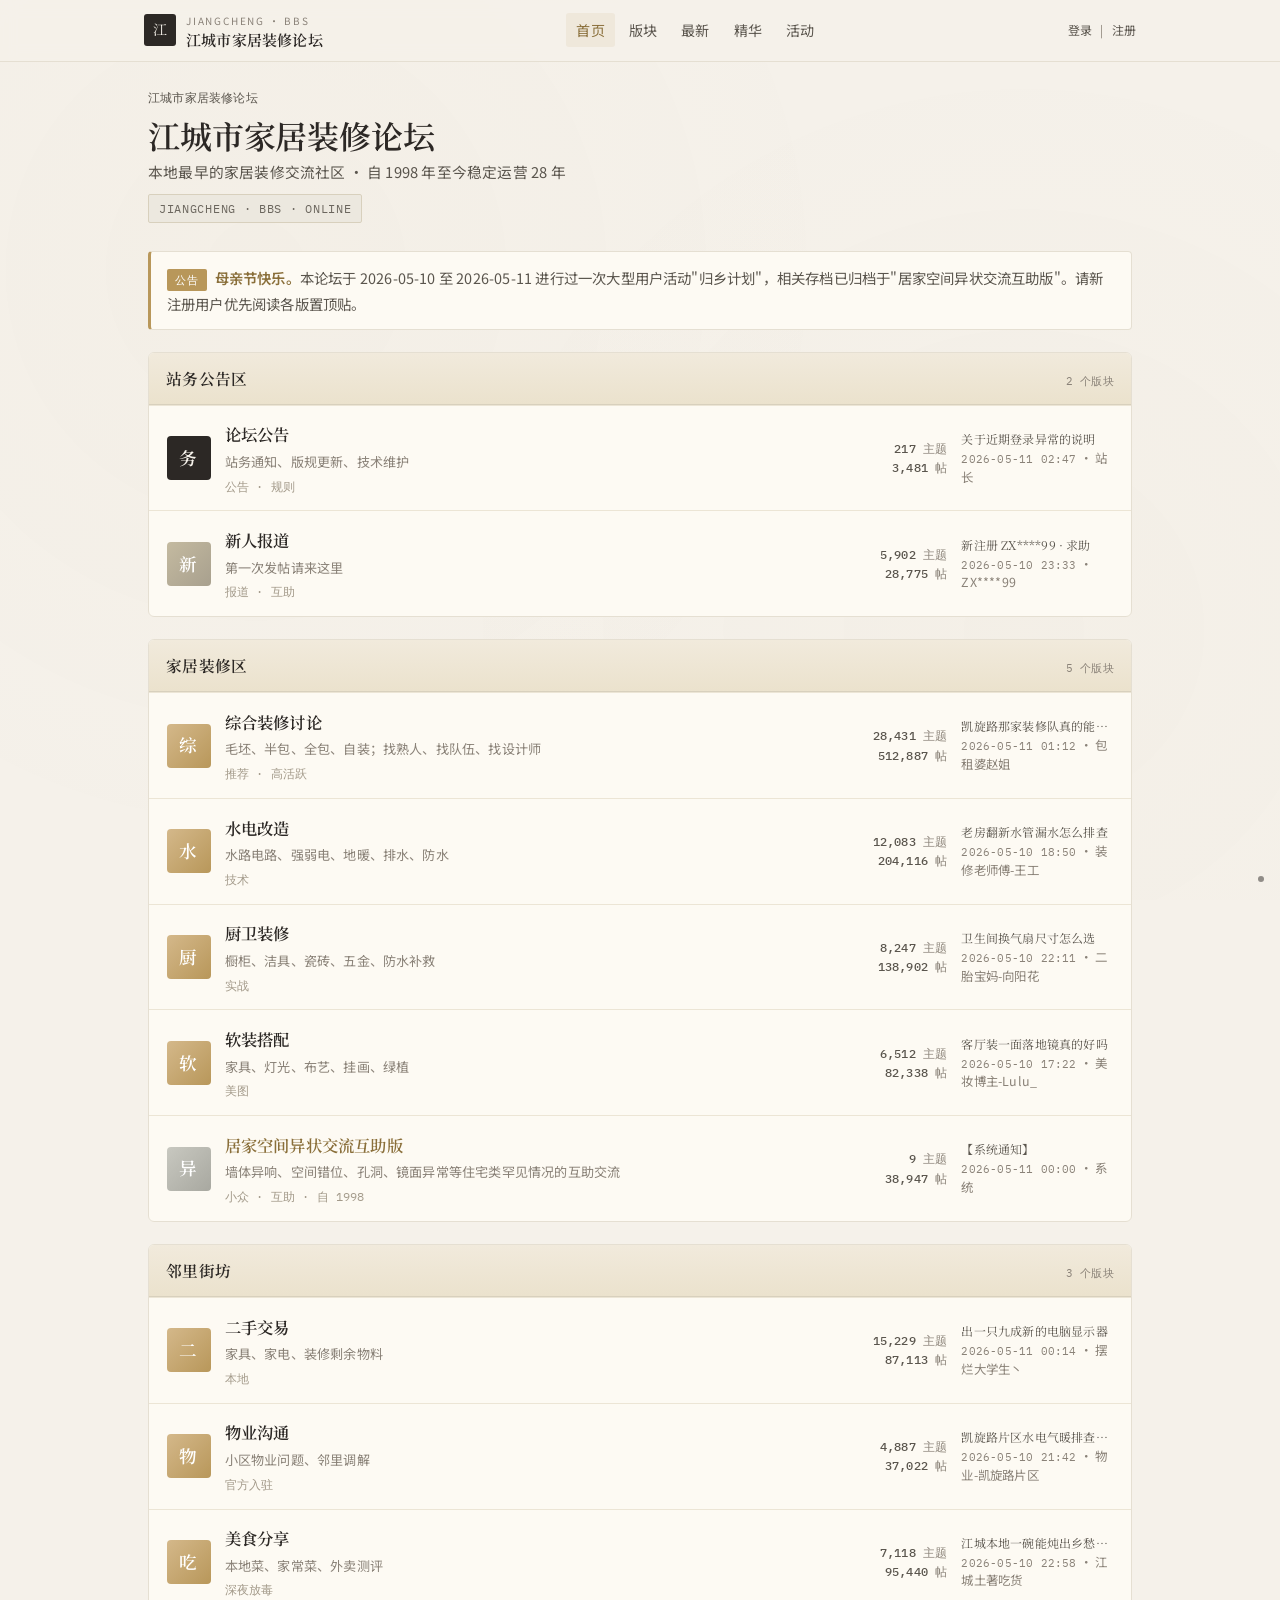
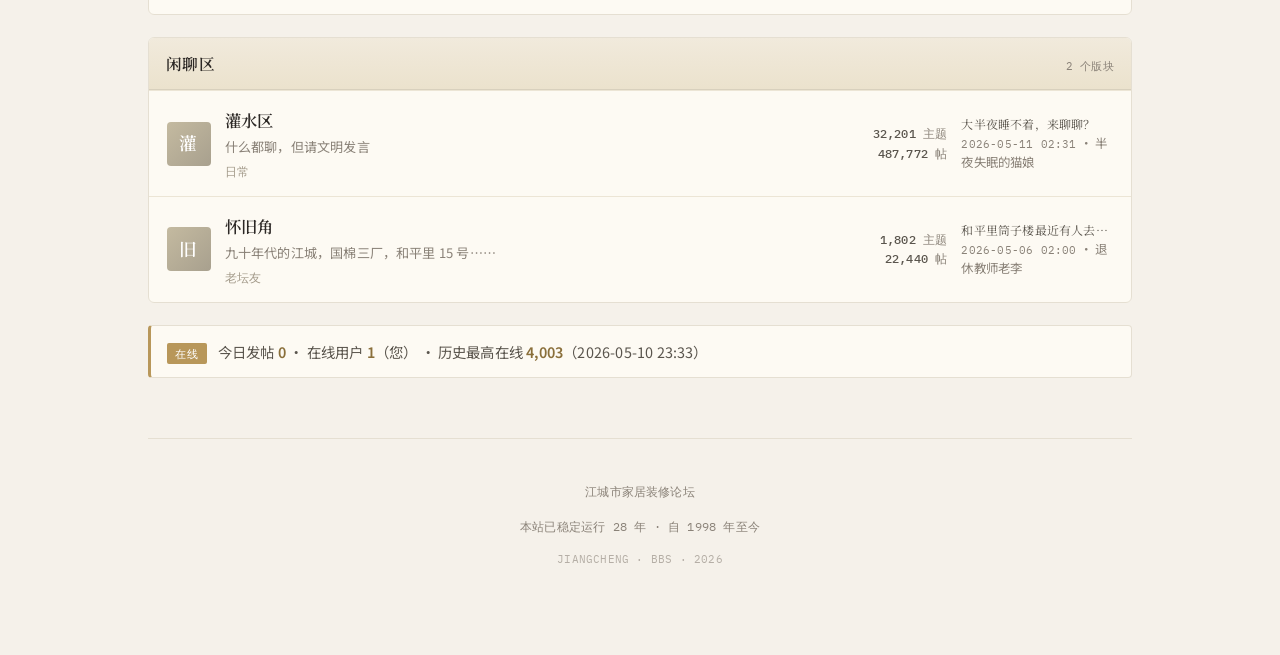
==== index.html @ 64e5b4b1 "first upload" ====
<!DOCTYPE html>
<html lang="zh-CN">
<head>
<meta charset="UTF-8" />
<meta name="viewport" content="width=device-width, initial-scale=1.0, viewport-fit=cover" />
<meta name="theme-color" content="#f5f1ea" />
<title>江城市家居装修论坛 · 首页</title>
<link rel="preconnect" href="https://fonts.googleapis.com" />
<link rel="preconnect" href="https://fonts.gstatic.com" crossorigin />
<link href="https://fonts.googleapis.com/css2?family=Noto+Serif+SC:wght@400;500;600;700&family=Noto+Sans+SC:wght@300;400;500;700&family=IBM+Plex+Mono:wght@400;500&display=swap" rel="stylesheet">
<link rel="stylesheet" href="styles.css" />
</head>
<body>

<div class="progress-bar" id="progressBar"></div>
<div class="corner-dot" id="cornerDot" aria-hidden="true"></div>
<div class="corner-tip" id="cornerTip">已为您匹配最近的"出口"</div>

<!-- 头部 -->
<header class="forum-mast">
  <div class="inner">
    <a href="index.html" class="brand">
      <div class="logo">江</div>
      <div>
        <div class="label">JIANGCHENG · BBS</div>
        <div class="title">江城市家居装修论坛</div>
      </div>
    </a>
    <nav class="main-nav">
      <a href="index.html" class="active">首页</a>
      <a href="index.html#section-jiaju">版块</a>
      <a href="index.html">最新</a>
      <a href="index.html">精华</a>
      <a href="index.html">活动</a>
    </nav>
    <div class="user-area">
      <a href="#">登录</a>
      <span class="sep">|</span>
      <a href="#">注册</a>
    </div>
  </div>
</header>

<main class="container">

  <!-- 面包屑 -->
  <div class="breadcrumb">
    <span class="current">江城市家居装修论坛</span>
  </div>

  <!-- 首页标题 -->
  <div class="forum-header">
    <h1>江城市家居装修论坛</h1>
    <p class="sub">本地最早的家居装修交流社区 · 自 1998 年至今稳定运营 28 年</p>
    <span class="archive-tag">JIANGCHENG · BBS · ONLINE</span>
  </div>

  <!-- 站点公告 -->
  <div class="site-notice">
    <span class="lbl">公告</span><strong>母亲节快乐。</strong>本论坛于 2026-05-10 至 2026-05-11 进行过一次大型用户活动"归乡计划"，相关存档已归档于"居家空间异状交流互助版"。请新注册用户优先阅读各版置顶贴。
  </div>

  <!-- 站务区 -->
  <div class="section-group" id="section-zhanwu">
    <div class="group-head">
      <span>站务公告区</span>
      <span class="small">2 个版块</span>
    </div>

    <div class="board-row">
      <div class="board-icon special">务</div>
      <div class="board-info">
        <a href="#" class="board-title">论坛公告</a>
        <div class="board-desc">站务通知、版规更新、技术维护</div>
        <div class="board-tags">公告 · 规则</div>
      </div>
      <div class="board-stats">
        <span class="num">217</span> 主题<br/>
        <span class="num">3,481</span> 帖
      </div>
      <div class="board-last">
        <span class="post"><a href="#">关于近期登录异常的说明</a></span>
        <span class="ts">2026-05-11 02:47</span> · 站长
      </div>
    </div>

    <div class="board-row">
      <div class="board-icon muted">新</div>
      <div class="board-info">
        <a href="#" class="board-title">新人报道</a>
        <div class="board-desc">第一次发帖请来这里</div>
        <div class="board-tags">报道 · 互助</div>
      </div>
      <div class="board-stats">
        <span class="num">5,902</span> 主题<br/>
        <span class="num">28,775</span> 帖
      </div>
      <div class="board-last">
        <span class="post"><a href="#">新注册 ZX****99 · 求助</a></span>
        <span class="ts">2026-05-10 23:33</span> · ZX****99
      </div>
    </div>
  </div>

  <!-- 家居装修区 -->
  <div class="section-group" id="section-jiaju">
    <div class="group-head">
      <span>家居装修区</span>
      <span class="small">5 个版块</span>
    </div>

    <div class="board-row">
      <div class="board-icon">综</div>
      <div class="board-info">
        <a href="#" class="board-title">综合装修讨论</a>
        <div class="board-desc">毛坯、半包、全包、自装；找熟人、找队伍、找设计师</div>
        <div class="board-tags">推荐 · 高活跃</div>
      </div>
      <div class="board-stats">
        <span class="num">28,431</span> 主题<br/>
        <span class="num">512,887</span> 帖
      </div>
      <div class="board-last">
        <span class="post"><a href="#">凯旋路那家装修队真的能信？</a></span>
        <span class="ts">2026-05-11 01:12</span> · 包租婆赵姐
      </div>
    </div>

    <div class="board-row">
      <div class="board-icon">水</div>
      <div class="board-info">
        <a href="#" class="board-title">水电改造</a>
        <div class="board-desc">水路电路、强弱电、地暖、排水、防水</div>
        <div class="board-tags">技术</div>
      </div>
      <div class="board-stats">
        <span class="num">12,083</span> 主题<br/>
        <span class="num">204,116</span> 帖
      </div>
      <div class="board-last">
        <span class="post"><a href="#">老房翻新水管漏水怎么排查</a></span>
        <span class="ts">2026-05-10 18:50</span> · 装修老师傅-王工
      </div>
    </div>

    <div class="board-row">
      <div class="board-icon">厨</div>
      <div class="board-info">
        <a href="#" class="board-title">厨卫装修</a>
        <div class="board-desc">橱柜、洁具、瓷砖、五金、防水补救</div>
        <div class="board-tags">实战</div>
      </div>
      <div class="board-stats">
        <span class="num">8,247</span> 主题<br/>
        <span class="num">138,902</span> 帖
      </div>
      <div class="board-last">
        <span class="post"><a href="#">卫生间换气扇尺寸怎么选</a></span>
        <span class="ts">2026-05-10 22:11</span> · 二胎宝妈-向阳花
      </div>
    </div>

    <div class="board-row">
      <div class="board-icon">软</div>
      <div class="board-info">
        <a href="#" class="board-title">软装搭配</a>
        <div class="board-desc">家具、灯光、布艺、挂画、绿植</div>
        <div class="board-tags">美图</div>
      </div>
      <div class="board-stats">
        <span class="num">6,512</span> 主题<br/>
        <span class="num">82,338</span> 帖
      </div>
      <div class="board-last">
        <span class="post"><a href="#">客厅装一面落地镜真的好吗</a></span>
        <span class="ts">2026-05-10 17:22</span> · 美妆博主-Lulu_
      </div>
    </div>

    <!-- 居家空间异状交流互助版（重点） -->
    <div class="board-row">
      <div class="board-icon dim">异</div>
      <div class="board-info">
        <a href="board.html" class="board-title special">居家空间异状交流互助版</a>
        <div class="board-desc">墙体异响、空间错位、孔洞、镜面异常等住宅类罕见情况的互助交流</div>
        <div class="board-tags">小众 · 互助 · 自 1998</div>
      </div>
      <div class="board-stats">
        <span class="num">9</span> 主题<br/>
        <span class="num">38,947</span> 帖
      </div>
      <div class="board-last">
        <span class="post"><a href="thread-9.html">【系统通知】</a></span>
        <span class="ts">2026-05-11 00:00</span> · 系统
      </div>
    </div>
  </div>

  <!-- 邻里街坊 -->
  <div class="section-group">
    <div class="group-head">
      <span>邻里街坊</span>
      <span class="small">3 个版块</span>
    </div>

    <div class="board-row">
      <div class="board-icon">二</div>
      <div class="board-info">
        <a href="#" class="board-title">二手交易</a>
        <div class="board-desc">家具、家电、装修剩余物料</div>
        <div class="board-tags">本地</div>
      </div>
      <div class="board-stats">
        <span class="num">15,229</span> 主题<br/>
        <span class="num">87,113</span> 帖
      </div>
      <div class="board-last">
        <span class="post"><a href="#">出一只九成新的电脑显示器</a></span>
        <span class="ts">2026-05-11 00:14</span> · 摆烂大学生丶
      </div>
    </div>

    <div class="board-row">
      <div class="board-icon">物</div>
      <div class="board-info">
        <a href="#" class="board-title">物业沟通</a>
        <div class="board-desc">小区物业问题、邻里调解</div>
        <div class="board-tags">官方入驻</div>
      </div>
      <div class="board-stats">
        <span class="num">4,887</span> 主题<br/>
        <span class="num">37,022</span> 帖
      </div>
      <div class="board-last">
        <span class="post"><a href="#">凯旋路片区水电气暖排查公告</a></span>
        <span class="ts">2026-05-10 21:42</span> · 物业-凯旋路片区
      </div>
    </div>

    <div class="board-row">
      <div class="board-icon">吃</div>
      <div class="board-info">
        <a href="#" class="board-title">美食分享</a>
        <div class="board-desc">本地菜、家常菜、外卖测评</div>
        <div class="board-tags">深夜放毒</div>
      </div>
      <div class="board-stats">
        <span class="num">7,118</span> 主题<br/>
        <span class="num">95,440</span> 帖
      </div>
      <div class="board-last">
        <span class="post"><a href="#">江城本地一碗能炖出乡愁的粥</a></span>
        <span class="ts">2026-05-10 22:58</span> · 江城土著吃货
      </div>
    </div>
  </div>

  <!-- 闲聊 -->
  <div class="section-group">
    <div class="group-head">
      <span>闲聊区</span>
      <span class="small">2 个版块</span>
    </div>

    <div class="board-row">
      <div class="board-icon muted">灌</div>
      <div class="board-info">
        <a href="#" class="board-title">灌水区</a>
        <div class="board-desc">什么都聊，但请文明发言</div>
        <div class="board-tags">日常</div>
      </div>
      <div class="board-stats">
        <span class="num">32,201</span> 主题<br/>
        <span class="num">487,772</span> 帖
      </div>
      <div class="board-last">
        <span class="post"><a href="#">大半夜睡不着，来聊聊？</a></span>
        <span class="ts">2026-05-11 02:31</span> · 半夜失眠的猫娘
      </div>
    </div>

    <div class="board-row">
      <div class="board-icon muted">旧</div>
      <div class="board-info">
        <a href="#" class="board-title">怀旧角</a>
        <div class="board-desc">九十年代的江城，国棉三厂，和平里 15 号……</div>
        <div class="board-tags">老坛友</div>
      </div>
      <div class="board-stats">
        <span class="num">1,802</span> 主题<br/>
        <span class="num">22,440</span> 帖
      </div>
      <div class="board-last">
        <span class="post"><a href="#">和平里筒子楼最近有人去过吗</a></span>
        <span class="ts">2026-05-06 02:00</span> · 退休教师老李
      </div>
    </div>
  </div>

  <!-- 在线统计 -->
  <div class="site-notice" style="margin-top: 22px;">
    <span class="lbl">在线</span>
    今日发帖 <strong>0</strong> ·
    在线用户 <strong>1</strong>（您） ·
    历史最高在线 <strong>4,003</strong>（2026-05-10 23:33）
  </div>

  <!-- 页脚 -->
  <footer class="final">
    <div class="meta">
      <p>江城市家居装修论坛</p>
      <p>本站已稳定运行 28 年 · 自 1998 年至今</p>
      <p class="small">JIANGCHENG · BBS · 2026</p>
    </div>
  </footer>

</main>

<script src="script.js"></script>
</body>
</html>
---- styles.css ----
/* ============================================================
 * 江城市家居装修论坛 · 完整存档样式
 * ============================================================ */
*, *::before, *::after { box-sizing: border-box; }
html { -webkit-text-size-adjust: 100%; scroll-behavior: smooth; }
body {
  font-family: "Noto Sans SC", -apple-system, sans-serif;
  color: #2c2825;
  background: #f5f1ea;
  line-height: 1.85;
  font-size: 15.5px;
  letter-spacing: 0.012em;
  -webkit-font-smoothing: antialiased;
  -moz-osx-font-smoothing: grayscale;
  overflow-x: hidden;
  margin: 0;
}
@media (min-width: 768px) { body { font-size: 16px; } }

body::before {
  content: "";
  position: fixed; inset: 0;
  pointer-events: none;
  background-image:
    radial-gradient(circle at 20% 30%, rgba(184,151,90,0.025), transparent 50%),
    radial-gradient(circle at 80% 70%, rgba(184,151,90,0.02), transparent 50%);
  z-index: 0;
}

/* 阅读进度条 */
.progress-bar {
  position: fixed; top: 0; left: 0;
  height: 1.5px; width: 0%;
  background: linear-gradient(to right, #b8975a, #c9a96e);
  z-index: 100;
  transition: width 0.1s linear;
}

/* 头部 */
.forum-mast {
  border-bottom: 1px solid #e5dfd2;
  background: rgba(245, 241, 234, 0.96);
  backdrop-filter: blur(8px);
  -webkit-backdrop-filter: blur(8px);
  position: sticky; top: 0; z-index: 40;
}
.forum-mast .inner {
  max-width: 64rem;
  margin: 0 auto;
  padding: 12px 16px;
  display: flex;
  align-items: center;
  justify-content: space-between;
  gap: 12px;
}
.forum-mast .brand { display: flex; align-items: center; gap: 10px; min-width: 0; color: inherit; text-decoration: none; }
.forum-mast .logo {
  width: 32px; height: 32px;
  border-radius: 3px;
  background: #2c2825;
  color: #f5f1ea;
  display: flex; align-items: center; justify-content: center;
  font-family: "Noto Serif SC", serif;
  font-size: 14px;
  flex-shrink: 0;
}
.forum-mast .label { font-size: 10px; letter-spacing: 0.18em; color: #8a8278; text-transform: uppercase; }
.forum-mast .title { font-family: "Noto Serif SC", serif; font-weight: 600; color: #2c2825; font-size: 15px; line-height: 1.2; }

.main-nav { display: none; gap: 4px; }
@media (min-width: 768px) { .main-nav { display: flex; align-items: center; } }
.main-nav a {
  color: #5a554d;
  font-size: 0.88em;
  padding: 4px 10px;
  border-radius: 3px;
  text-decoration: none;
  transition: all 0.25s;
}
.main-nav a:hover { color: #2c2825; background: rgba(184, 151, 90, 0.08); }
.main-nav a.active { color: #8a6f3a; background: rgba(184, 151, 90, 0.1); }

.user-area { display: flex; align-items: center; gap: 8px; }
.user-area a { color: #5a554d; font-size: 12px; text-decoration: none; white-space: nowrap; }
.user-area a:hover { color: #2c2825; }
.user-area .sep { color: #8a8278; font-size: 12px; }

/* 主体 */
.container {
  max-width: 64rem;
  margin: 0 auto;
  padding: 24px 16px 64px;
  position: relative;
  z-index: 1;
}
@media (min-width: 640px) { .container { padding-left: 20px; padding-right: 20px; } }

/* 面包屑 */
.breadcrumb {
  font-family: "IBM Plex Mono", monospace;
  font-size: 0.78em;
  color: #8a8278;
  margin-bottom: 0.6em;
}
.breadcrumb a { color: #8a8278; transition: color 0.2s; text-decoration: none; }
.breadcrumb a:hover { color: #8a6f3a; }
.breadcrumb .sep { margin: 0 0.4em; color: #c4baa0; }
.breadcrumb .current { color: #5a554d; }

/* 版块标题 */
.forum-header { margin-bottom: 28px; }
.forum-header h1 {
  font-family: "Noto Serif SC", serif;
  font-size: 1.7em;
  font-weight: 600;
  color: #2c2825;
  line-height: 1.2;
  letter-spacing: -0.005em;
  margin: 0 0 4px 0;
}
@media (min-width: 640px) { .forum-header h1 { font-size: 2em; } }
.forum-header .sub {
  font-size: 0.92em;
  color: #5a554d;
  margin: 4px 0 0 0;
}
.forum-header .archive-tag {
  display: inline-block;
  margin-top: 8px;
  padding: 3px 10px;
  background: #ece8df;
  color: #6b665e;
  border: 1px solid #d8d0bd;
  border-radius: 2px;
  font-family: "IBM Plex Mono", monospace;
  font-size: 0.72em;
  letter-spacing: 0.06em;
}

/* 顶部 disclaimer */
.top-disclaimer {
  margin: 18px 0 26px;
  padding: 1em 1.2em;
  background: #fdfaf3;
  border: 1px solid #e5dfd2;
  border-left: 3px solid #d4c8ad;
  border-radius: 4px;
  font-family: "Noto Serif SC", serif;
  font-style: italic;
  color: #6b665e;
  line-height: 1.85;
  font-size: 0.92em;
}
.top-disclaimer p { margin: 0.2em 0; }
.top-disclaimer .last-line {
  color: #8a8278;
  transition: color 0.6s;
  cursor: pointer;
}
.top-disclaimer .last-line:hover { color: #2c2825; }

/* 帖子标题 / 目录 */
.toc {
  background: #fdfaf3;
  border: 1px solid #e5dfd2;
  border-radius: 6px;
  margin-bottom: 28px;
  overflow: hidden;
}
.toc-head {
  background: linear-gradient(180deg, #f1eadc, #ebe2cd);
  border-bottom: 1px solid #d8d0bd;
  padding: 0.7em 1.1em;
  font-family: "Noto Serif SC", serif;
  font-weight: 600;
  font-size: 0.95em;
  color: #2c2825;
  display: flex;
  justify-content: space-between;
  align-items: center;
}
.toc-head .meta {
  font-family: "IBM Plex Mono", monospace;
  font-size: 0.72em;
  color: #8a8278;
  font-weight: 400;
}
.toc ol {
  list-style: none;
  margin: 0; padding: 0;
  counter-reset: toc;
}
.toc li {
  counter-increment: toc;
  padding: 0.55em 1.1em;
  border-top: 1px solid #ece5d5;
  display: flex;
  align-items: baseline;
  gap: 0.7em;
  font-size: 0.9em;
}
.toc li:first-child { border-top: 0; }
.toc li::before {
  content: counter(toc, decimal-leading-zero);
  font-family: "IBM Plex Mono", monospace;
  font-size: 0.78em;
  color: #a39a8a;
  flex-shrink: 0;
}
.toc li a {
  color: #2c2825;
  font-family: "Noto Serif SC", serif;
  text-decoration: none;
  transition: color 0.2s;
  flex: 1;
}
.toc li a:hover { color: #8a6f3a; }
.toc li .by {
  font-size: 0.82em;
  color: #8a8278;
  font-family: "Noto Sans SC", sans-serif;
}

/* 帖子卡片 */
.thread-card {
  background: #fdfaf3;
  border: 1px solid #e5dfd2;
  border-radius: 6px;
  overflow: hidden;
  box-shadow: 0 1px 2px rgba(44, 40, 37, 0.025);
  transition: box-shadow 0.4s ease;
  margin-bottom: 36px;
  scroll-margin-top: 80px;
}
.thread-card:hover { box-shadow: 0 2px 14px rgba(44, 40, 37, 0.045); }

.thread-head {
  background: linear-gradient(180deg, #f1eadc, #ebe2cd);
  border-bottom: 1px solid #d8d0bd;
  padding: 1em 1.2em;
}
.thread-head h2 {
  font-family: "Noto Serif SC", serif;
  font-weight: 600;
  font-size: 1.18em;
  color: #2c2825;
  line-height: 1.4;
  margin: 0 0 0.3em 0;
}
@media (min-width: 640px) { .thread-head h2 { font-size: 1.28em; } }
.thread-head .meta {
  font-size: 0.8em;
  color: #8a8278;
  font-family: "IBM Plex Mono", monospace;
  display: flex;
  flex-wrap: wrap;
  gap: 0.3em 1em;
}
.thread-head .meta .author { color: #5a554d; }
.thread-head .meta .author.is-op { color: #8a6f3a; }
.thread-head .meta .author.is-mod { color: #5a7388; }
.thread-head .meta .author.is-system { color: #2c2825; }

/* 标签 */
.badge {
  display: inline-block;
  padding: 1.5px 7px;
  font-size: 0.7em;
  font-weight: 500;
  letter-spacing: 0.04em;
  border-radius: 2px;
  vertical-align: 2px;
  margin-right: 5px;
  font-family: "Noto Sans SC", sans-serif;
}
.badge-top { background: #f4e6d8; color: #c47b54; border: 1px solid #e8cfb4; }
.badge-fine { background: #f1eadc; color: #8a6f3a; border: 1px solid #ddd0b0; }
.badge-locked { background: #ece8df; color: #6b665e; border: 1px solid #d8d0bd; }
.badge-hot { background: #f4e1d8; color: #b85a3c; border: 1px solid #e8c2b0; }
.badge-verified {
  display: inline-block;
  margin-left: 6px;
  padding: 1px 6px;
  font-size: 0.7em;
  color: #5a7388;
  background: #e8eef3;
  border: 1px solid #c8d6e1;
  border-radius: 2px;
  letter-spacing: 0.04em;
  vertical-align: 1px;
}

/* 楼层 */
.reply {
  border-top: 1px solid #ece5d5;
  padding: 1.05em 1.2em;
  transition: background 0.6s ease;
  position: relative;
}
.reply.op-post { border-top: 0; padding-top: 1.4em; }
.reply:hover { background: rgba(232, 220, 195, 0.1); }

.reply-head {
  display: flex;
  align-items: flex-start;
  gap: 0.7em;
  margin-bottom: 0.6em;
}
.avatar {
  width: 34px; height: 34px;
  border-radius: 50%;
  background: linear-gradient(135deg, #d8d0bd, #c4baa0);
  color: #5a554d;
  display: inline-flex;
  align-items: center;
  justify-content: center;
  font-family: "Noto Serif SC", serif;
  font-weight: 600;
  font-size: 0.95em;
  flex-shrink: 0;
  user-select: none;
  margin-top: 1px;
}
.avatar-mod {
  background: linear-gradient(135deg, #b9c5d1, #8ea5b9);
  color: #fff;
  position: relative;
}
.avatar-mod::after {
  content: "";
  position: absolute;
  inset: -3px;
  border-radius: 50%;
  border: 1px solid rgba(90, 115, 136, 0.18);
  animation: ring-breathe 6s ease-in-out infinite;
}
@keyframes ring-breathe {
  0%, 100% { transform: scale(1); opacity: 0.4; }
  50% { transform: scale(1.05); opacity: 0.1; }
}
.avatar-op { background: linear-gradient(135deg, #d4b88a, #b8975a); color: #fff; }
.avatar-system { background: #2c2825; color: #f5f1ea; font-size: 0.65em; }
.avatar-property { background: linear-gradient(135deg, #c0c8b8, #95a085); color: #fff; }
.avatar-corrupt {
  background: #1a1815;
  color: #5a554d;
}

.reply-meta {
  flex: 1;
  min-width: 0;
  font-size: 0.86em;
  line-height: 1.4;
}
.reply-meta .row1 {
  display: flex;
  flex-wrap: wrap;
  align-items: baseline;
  gap: 0.3em 0.7em;
}
.username {
  color: #2c2825;
  font-weight: 500;
  font-size: 0.98em;
}
.username.is-op { color: #8a6f3a; }
.username.is-mod { color: #5a7388; font-weight: 500; }
.username.is-system { color: #2c2825; font-family: "IBM Plex Mono", monospace; font-size: 0.92em; letter-spacing: 0.02em; }

.timestamp {
  font-family: "IBM Plex Mono", monospace;
  font-size: 0.82em;
  color: #8a8278;
  letter-spacing: 0.015em;
}
.floor-num {
  font-family: "IBM Plex Mono", monospace;
  color: #8a8278;
  font-weight: 500;
  font-size: 0.85em;
  letter-spacing: 0.02em;
}

.post-body {
  margin-left: calc(34px + 0.7em);
  font-size: 0.97em;
  color: #2c2825;
}
@media (max-width: 640px) {
  .post-body { margin-left: 0; }
}
.post-body p { margin: 0.55em 0; }
.post-body p:first-child { margin-top: 0; }
.post-body p:last-child { margin-bottom: 0; }

strong { color: #2c2825; font-weight: 600; }
del { color: #a39a8a; }
em { color: #5a554d; }

/* 引用块 */
blockquote.q {
  margin: 1em 0;
  padding: 0.6em 1.1em;
  border-left: 2.5px solid #d4c8ad;
  background: rgba(232, 220, 195, 0.18);
  color: #5a554d;
  font-style: italic;
  border-radius: 2px;
  animation: q-breathe 8s ease-in-out infinite;
}
@keyframes q-breathe {
  0%, 100% { background: rgba(232, 220, 195, 0.18); }
  50% { background: rgba(232, 220, 195, 0.26); }
}

/* @提及 */
.mention {
  color: #5a7388;
  cursor: pointer;
  text-decoration: none;
  border-bottom: 1px dotted rgba(90, 115, 136, 0.35);
  transition: all 0.2s;
}
.mention:hover { color: #3a5168; border-bottom-color: #3a5168; }

/* 图片占位符 */
.img-placeholder {
  display: inline-block;
  margin: 0.4em 0.3em 0.4em 0;
  padding: 0.55em 0.95em;
  background: #f0eadd;
  border: 1px dashed #d4c8ad;
  color: #8a8278;
  font-family: "IBM Plex Mono", monospace;
  font-size: 0.78em;
  border-radius: 3px;
  letter-spacing: 0.02em;
}

/* 旁白文字（楼主沉默了11小时） */
.narrator {
  text-align: center;
  font-style: italic;
  color: #8a8278;
  padding: 1.2em 1em;
  font-family: "Noto Serif SC", serif;
  font-size: 0.88em;
  border-top: 1px dashed #d4c8ad;
  border-bottom: 1px dashed #d4c8ad;
  margin: 0;
  background: rgba(232, 220, 195, 0.08);
}

/* 圆圈ID */
.id-circle {
  color: #2c2825;
  letter-spacing: 0.03em;
  animation: dot-pulse 3s ease-in-out infinite;
}
@keyframes dot-pulse {
  0%, 100% { opacity: 0.85; }
  50% { opacity: 1; }
}

/* 视频描述块 */
.video-desc {
  margin: 1em 0;
  padding: 1em 1.2em;
  background: #f0eadd;
  border: 1px solid #d4c8ad;
  border-radius: 3px;
  font-family: "Noto Serif SC", serif;
  font-style: italic;
  color: #5a554d;
  line-height: 1.9;
  font-size: 0.94em;
}
.video-desc .head {
  font-family: "IBM Plex Mono", monospace;
  font-size: 0.78em;
  color: #8a8278;
  font-style: normal;
  letter-spacing: 0.06em;
  margin-bottom: 0.6em;
  padding-bottom: 0.4em;
  border-bottom: 1px dashed #d4c8ad;
}
.video-desc p { margin: 0.45em 0; }

/* 实时回复 */
.realtime-feed {
  background: #2c2825;
  color: #d8d0bd;
  border-radius: 4px;
  margin: 0.5em 0 0;
  padding: 0;
  font-family: "IBM Plex Mono", monospace;
  font-size: 0.82em;
}
.realtime-feed .header {
  background: #1a1815;
  padding: 0.5em 1em;
  font-size: 0.86em;
  color: #b8975a;
  letter-spacing: 0.06em;
  border-radius: 4px 4px 0 0;
}
.realtime-feed .item {
  padding: 0.5em 1em;
  border-top: 1px solid rgba(216, 208, 189, 0.08);
  display: flex;
  gap: 0.7em;
  align-items: baseline;
}
.realtime-feed .item:first-of-type { border-top: 0; }
.realtime-feed .item .ts {
  color: #8a8278;
  font-size: 0.86em;
  flex-shrink: 0;
}
.realtime-feed .item .who { color: #c9a96e; font-size: 0.86em; flex-shrink: 0; }
.realtime-feed .item .who.dots { color: #d8d0bd; }
.realtime-feed .item .text { color: #d8d0bd; flex: 1; }
.realtime-feed .item.complete .text { color: #5a554d; letter-spacing: 0.05em; }
.realtime-feed .more {
  padding: 0.6em 1em;
  text-align: center;
  color: #5a554d;
  font-style: italic;
  border-top: 1px solid rgba(216, 208, 189, 0.08);
  font-size: 0.82em;
}

/* 系统通知 */
.system-notice {
  background: linear-gradient(180deg, #fdfaf3, #f5f1ea);
  border: 1px solid #d8d0bd;
  border-radius: 6px;
  padding: 1.6em 1.4em;
  transition: all 1.8s cubic-bezier(0.4, 0, 0.2, 1);
  transform-origin: center center;
}
.system-notice.contracting {
  letter-spacing: -0.02em;
  transform: scaleX(0.94);
}
.system-stats {
  margin: 0.8em 0;
  padding: 0.8em 1em;
  background: rgba(44, 40, 37, 0.04);
  border-left: 2px solid #b8975a;
  font-family: "IBM Plex Mono", monospace;
  font-size: 0.86em;
  color: #5a554d;
}
.system-stats div { margin: 0.25em 0; }
.system-warning {
  margin: 1em 0;
  padding: 0.8em 1.1em;
  border: 1px dashed #c47b54;
  border-radius: 3px;
  color: #8a4a3a;
  background: rgba(196, 123, 84, 0.06);
  font-family: "Noto Serif SC", serif;
  text-align: center;
  font-size: 0.95em;
  letter-spacing: 0.02em;
}
.central-dot-wrap {
  text-align: center;
  margin: 2em 0 0.6em;
}
.central-dot {
  display: inline-block;
  width: 3px;
  height: 3px;
  border-radius: 50%;
  background: #2c2825;
  transition: width 4s cubic-bezier(0.4, 0, 0.2, 1),
              height 4s cubic-bezier(0.4, 0, 0.2, 1);
}
.central-dot.grown { width: 18px; height: 18px; }

/* 锁帖 + 未通过审核 */
.thread-locked-bar {
  text-align: center;
  padding: 1em;
  background: #f0eadd;
  border: 1px dashed #c4baa0;
  border-radius: 3px;
  color: #8a8278;
  font-family: "Noto Serif SC", serif;
  font-style: italic;
  font-size: 0.92em;
  margin-top: 1em;
}

.moderation-block {
  border: 1px dashed #c4baa0;
  background: #f0eadd;
  padding: 1.1em 1.2em;
  border-radius: 4px;
  text-align: center;
  color: #8a8278;
  font-size: 0.92em;
  cursor: pointer;
  transition: all 0.5s ease;
  font-family: "IBM Plex Mono", monospace;
  letter-spacing: 0.05em;
  margin-top: 0;
}
.moderation-block:hover {
  background: #e8e0cc;
  color: #5a554d;
}
.hidden-reply {
  max-height: 0;
  overflow: hidden;
  opacity: 0;
  transition: max-height 1s ease, opacity 1.2s ease;
}
.hidden-reply.revealed {
  max-height: 4000px;
  opacity: 1;
}

/* 角落小圆点 */
.corner-dot {
  position: fixed;
  right: 16px; bottom: 18px;
  width: 6px; height: 6px;
  border-radius: 50%;
  background: #2c2825;
  opacity: 0;
  transition: opacity 1.6s ease, transform 0.4s ease, width 0.6s, height 0.6s;
  cursor: pointer;
  z-index: 50;
}
.corner-dot.visible { opacity: 0.5; }
.corner-dot:hover { opacity: 0.85; transform: scale(1.3); }
.corner-dot::after {
  content: "";
  position: absolute;
  inset: -8px;
  border-radius: 50%;
  border: 1px solid rgba(44, 40, 37, 0);
  animation: corner-pulse 4s ease-in-out infinite;
}
@keyframes corner-pulse {
  0%, 100% { transform: scale(0.8); opacity: 0; }
  50% { transform: scale(1.4); opacity: 0.25; }
}
.corner-tip {
  position: fixed;
  right: 32px; bottom: 14px;
  background: #2c2825;
  color: #f5f1ea;
  padding: 8px 12px;
  font-size: 0.78em;
  border-radius: 3px;
  opacity: 0;
  pointer-events: none;
  transition: opacity 0.4s;
  font-family: "IBM Plex Mono", monospace;
  z-index: 51;
  letter-spacing: 0.02em;
}
.corner-tip.show { opacity: 1; }

/* 章节分隔 */
.thread-divider {
  display: flex;
  align-items: center;
  gap: 14px;
  color: #c4baa0;
  margin: 2em 0;
  user-select: none;
}
.thread-divider::before, .thread-divider::after {
  content: "";
  flex: 1;
  height: 1px;
  background: #e5dfd2;
}
.thread-divider span {
  font-family: "Noto Serif SC", serif;
  font-size: 0.82em;
  letter-spacing: 0.3em;
}

/* 最终页脚 */
footer.final {
  margin-top: 60px;
  padding: 28px 0 12px;
  text-align: center;
  border-top: 1px solid #e5dfd2;
}
footer.final .meta {
  font-family: "IBM Plex Mono", monospace;
  font-size: 0.78em;
  color: #8a8278;
  line-height: 1.8;
}
footer.final .meta .small { font-size: 0.85em; opacity: 0.6; }

::selection { background: rgba(184, 151, 90, 0.28); color: #2c2825; }
a { color: inherit; }

@media (prefers-reduced-motion: reduce) {
  *, *::before, *::after {
    animation: none !important;
    transition: none !important;
  }
}

/* 折叠/展开按钮 */
.thread-foldbar {
  text-align: center;
  padding: 0.8em;
  background: rgba(232, 220, 195, 0.18);
  border-top: 1px solid #ece5d5;
  font-family: "IBM Plex Mono", monospace;
  font-size: 0.8em;
  color: #8a8278;
  cursor: pointer;
  transition: all 0.3s;
}
.thread-foldbar:hover { background: rgba(232, 220, 195, 0.4); color: #5a554d; }

/* ============================================================
 * 多页面拆分新增样式
 * ============================================================ */

/* 论坛首页 · 版块分组 */
.section-group {
  background: #fdfaf3;
  border: 1px solid #e5dfd2;
  border-radius: 6px;
  margin-bottom: 22px;
  overflow: hidden;
}
.section-group .group-head {
  background: linear-gradient(180deg, #f1eadc, #ebe2cd);
  border-bottom: 1px solid #d8d0bd;
  padding: 0.7em 1.1em;
  font-family: "Noto Serif SC", serif;
  font-weight: 600;
  font-size: 0.98em;
  color: #2c2825;
  display: flex;
  justify-content: space-between;
  align-items: baseline;
}
.section-group .group-head .small {
  font-family: "IBM Plex Mono", monospace;
  font-size: 0.72em;
  color: #8a8278;
  font-weight: 400;
}

.board-row {
  display: grid;
  grid-template-columns: 44px 1fr 96px 152px;
  gap: 14px;
  align-items: center;
  padding: 0.85em 1.1em;
  border-top: 1px solid #ece5d5;
}
.board-row:first-child { border-top: 0; }
.board-row:hover { background: rgba(232, 220, 195, 0.18); }
@media (max-width: 640px) {
  .board-row {
    grid-template-columns: 38px 1fr;
    grid-template-rows: auto auto;
    row-gap: 6px;
    column-gap: 12px;
  }
  .board-row .board-stats,
  .board-row .board-last { grid-column: 2 / 3; }
}

.board-icon {
  width: 44px; height: 44px;
  border-radius: 4px;
  background: linear-gradient(135deg, #d4b88a, #b8975a);
  color: #fff;
  display: flex;
  align-items: center;
  justify-content: center;
  font-family: "Noto Serif SC", serif;
  font-size: 1.1em;
  font-weight: 600;
  flex-shrink: 0;
  user-select: none;
}
.board-icon.muted { background: linear-gradient(135deg, #c4baa0, #a8a08e); }
.board-icon.special { background: #2c2825; color: #f5f1ea; }
.board-icon.dim { background: linear-gradient(135deg, #c8c8c0, #a8a8a0); }

.board-info .board-title {
  font-family: "Noto Serif SC", serif;
  font-weight: 600;
  font-size: 1.02em;
  color: #2c2825;
  text-decoration: none;
  display: inline-block;
}
.board-info .board-title:hover { color: #8a6f3a; }
.board-info .board-title.special { color: #8a6f3a; }
.board-info .board-desc {
  font-size: 0.82em;
  color: #8a8278;
  margin-top: 2px;
  line-height: 1.5;
}
.board-info .board-tags {
  margin-top: 4px;
  font-family: "IBM Plex Mono", monospace;
  font-size: 0.72em;
  color: #a39a8a;
}
.board-stats {
  font-family: "IBM Plex Mono", monospace;
  font-size: 0.78em;
  color: #8a8278;
  text-align: right;
  line-height: 1.55;
}
.board-stats .num { color: #5a554d; font-weight: 500; }
.board-last {
  font-size: 0.78em;
  color: #8a8278;
  line-height: 1.5;
}
.board-last .post {
  color: #5a554d;
  font-family: "Noto Serif SC", serif;
  display: block;
  font-size: 0.96em;
  margin-bottom: 1px;
  white-space: nowrap;
  overflow: hidden;
  text-overflow: ellipsis;
}
.board-last .post a { color: inherit; text-decoration: none; }
.board-last .post a:hover { color: #8a6f3a; }
.board-last .ts { font-family: "IBM Plex Mono", monospace; font-size: 0.86em; }

/* 站点公告条 */
.site-notice {
  background: #fdfaf3;
  border: 1px solid #e5dfd2;
  border-left: 3px solid #b8975a;
  border-radius: 4px;
  padding: 0.9em 1.1em;
  font-size: 0.9em;
  color: #5a554d;
  margin-bottom: 22px;
  line-height: 1.75;
}
.site-notice strong { color: #8a6f3a; }
.site-notice .lbl {
  display: inline-block;
  background: #b8975a;
  color: #fff;
  padding: 1px 8px;
  font-family: "IBM Plex Mono", monospace;
  font-size: 0.78em;
  letter-spacing: 0.08em;
  border-radius: 2px;
  margin-right: 8px;
}

/* 板块说明卡 */
.board-intro {
  background: #fdfaf3;
  border: 1px solid #e5dfd2;
  border-radius: 6px;
  padding: 1em 1.2em;
  margin-bottom: 22px;
  font-size: 0.9em;
  color: #5a554d;
  line-height: 1.8;
}
.board-intro .row {
  display: flex;
  flex-wrap: wrap;
  align-items: baseline;
  gap: 4px 18px;
  font-family: "IBM Plex Mono", monospace;
  font-size: 0.78em;
  color: #8a8278;
  margin-top: 0.55em;
  padding-top: 0.55em;
  border-top: 1px dashed #e5dfd2;
}
.board-intro .row span strong { color: #5a554d; font-weight: 500; }

/* 板块功能条 */
.board-toolbar {
  display: flex;
  justify-content: space-between;
  align-items: center;
  margin-bottom: 14px;
  flex-wrap: wrap;
  gap: 8px;
}
.board-toolbar .btn {
  font-family: "Noto Serif SC", serif;
  background: #2c2825;
  color: #f5f1ea;
  padding: 0.45em 1.1em;
  border-radius: 3px;
  font-size: 0.88em;
  text-decoration: none;
  transition: background 0.25s;
  border: 0;
  cursor: pointer;
}
.board-toolbar .btn:hover { background: #1a1815; }
.board-toolbar .filters {
  display: flex;
  gap: 4px;
  font-family: "IBM Plex Mono", monospace;
  font-size: 0.8em;
}
.board-toolbar .filters a {
  color: #8a8278;
  padding: 4px 10px;
  border-radius: 3px;
  text-decoration: none;
}
.board-toolbar .filters a:hover { color: #2c2825; background: rgba(184, 151, 90, 0.08); }
.board-toolbar .filters a.active { color: #8a6f3a; background: rgba(184, 151, 90, 0.12); }

/* 帖子列表（版块页） */
.thread-list {
  background: #fdfaf3;
  border: 1px solid #e5dfd2;
  border-radius: 6px;
  overflow: hidden;
}
.thread-list .list-head {
  background: linear-gradient(180deg, #f1eadc, #ebe2cd);
  border-bottom: 1px solid #d8d0bd;
  padding: 0.6em 1.1em;
  font-family: "IBM Plex Mono", monospace;
  font-size: 0.74em;
  letter-spacing: 0.08em;
  color: #8a8278;
  text-transform: uppercase;
  display: grid;
  grid-template-columns: 1fr 84px 84px 140px;
  gap: 12px;
  align-items: center;
}
@media (max-width: 768px) {
  .thread-list .list-head { display: none; }
}
.thread-row {
  display: grid;
  grid-template-columns: 1fr 84px 84px 140px;
  gap: 12px;
  align-items: center;
  padding: 0.85em 1.1em;
  border-top: 1px solid #ece5d5;
  transition: background 0.25s;
}
.thread-row:hover { background: rgba(232, 220, 195, 0.18); }
@media (max-width: 768px) {
  .thread-row {
    grid-template-columns: 1fr;
    gap: 6px;
    padding: 0.9em 1.1em;
  }
}

.thread-row .tr-main {
  display: flex;
  align-items: baseline;
  gap: 8px;
  flex-wrap: wrap;
  min-width: 0;
}
.thread-row .tr-title {
  font-family: "Noto Serif SC", serif;
  font-weight: 500;
  font-size: 1em;
  color: #2c2825;
  text-decoration: none;
  line-height: 1.45;
}
.thread-row .tr-title:hover { color: #8a6f3a; }
.thread-row .tr-author {
  font-size: 0.82em;
  color: #8a8278;
  display: block;
  width: 100%;
  margin-top: 2px;
}
.thread-row .tr-author .by-mod { color: #5a7388; }
.thread-row .tr-author .by-op { color: #8a6f3a; }
.thread-row .tr-author .by-system { color: #2c2825; font-family: "IBM Plex Mono", monospace; font-size: 0.94em; }

.thread-row .tr-stat {
  font-family: "IBM Plex Mono", monospace;
  font-size: 0.82em;
  color: #8a8278;
  text-align: center;
}
.thread-row .tr-stat .n { color: #5a554d; font-weight: 500; display: block; }
.thread-row .tr-stat .lbl { font-size: 0.78em; opacity: 0.7; }
@media (max-width: 768px) {
  .thread-row .tr-stat {
    text-align: left;
    display: inline-block;
    margin-right: 14px;
  }
  .thread-row .tr-stat .n,
  .thread-row .tr-stat .lbl { display: inline; }
  .thread-row .tr-stat .lbl::before { content: " "; }
  .thread-row .tr-last { font-size: 0.78em; }
}
.thread-row .tr-last {
  font-size: 0.78em;
  color: #8a8278;
  line-height: 1.5;
  min-width: 0;
}
.thread-row .tr-last .who {
  color: #5a554d;
  display: block;
  white-space: nowrap;
  overflow: hidden;
  text-overflow: ellipsis;
}
.thread-row .tr-last .ts { font-family: "IBM Plex Mono", monospace; font-size: 0.92em; }

/* 分页 */
.pagination {
  display: flex;
  justify-content: center;
  align-items: center;
  gap: 4px;
  margin-top: 24px;
  font-family: "IBM Plex Mono", monospace;
  font-size: 0.84em;
}
.pagination a, .pagination span {
  padding: 5px 11px;
  border: 1px solid #e5dfd2;
  background: #fdfaf3;
  color: #5a554d;
  text-decoration: none;
  border-radius: 3px;
  min-width: 32px;
  text-align: center;
}
.pagination a:hover { background: rgba(184, 151, 90, 0.12); color: #2c2825; border-color: #d4c8ad; }
.pagination .current {
  background: #2c2825;
  color: #f5f1ea;
  border-color: #2c2825;
}
.pagination .disabled { color: #c4baa0; cursor: not-allowed; }

/* 帖内翻页导航 */
.thread-nav {
  display: grid;
  grid-template-columns: 1fr auto 1fr;
  gap: 12px;
  margin-top: 36px;
  padding: 16px 0;
  border-top: 1px solid #e5dfd2;
  border-bottom: 1px solid #e5dfd2;
}
.thread-nav .nav-link {
  text-decoration: none;
  color: #5a554d;
  font-size: 0.86em;
  line-height: 1.5;
  display: block;
  min-width: 0;
}
.thread-nav .nav-link.prev { text-align: left; }
.thread-nav .nav-link.next { text-align: right; }
.thread-nav .nav-link.up { text-align: center; align-self: center; }
.thread-nav .nav-link:hover .title { color: #8a6f3a; }
.thread-nav .nav-link .dir {
  font-family: "IBM Plex Mono", monospace;
  font-size: 0.72em;
  letter-spacing: 0.1em;
  color: #8a8278;
  text-transform: uppercase;
  display: block;
}
.thread-nav .nav-link .title {
  font-family: "Noto Serif SC", serif;
  color: #2c2825;
  display: block;
  margin-top: 2px;
  white-space: nowrap;
  overflow: hidden;
  text-overflow: ellipsis;
}
.thread-nav .nav-link.up .title { color: #5a554d; }
.thread-nav .nav-link.disabled { opacity: 0.4; pointer-events: none; }
@media (max-width: 640px) {
  .thread-nav {
    grid-template-columns: 1fr;
    gap: 8px;
  }
  .thread-nav .nav-link.up,
  .thread-nav .nav-link.prev,
  .thread-nav .nav-link.next { text-align: left; }
}

/* 回复框（占位） */
.reply-box {
  background: #fdfaf3;
  border: 1px solid #e5dfd2;
  border-radius: 6px;
  padding: 1em 1.2em;
  margin-top: 28px;
  color: #8a8278;
  font-size: 0.88em;
  line-height: 1.7;
}
.reply-box .lbl {
  font-family: "Noto Serif SC", serif;
  font-weight: 600;
  color: #2c2825;
  margin-bottom: 0.4em;
}
.reply-box .pseudo-input {
  margin-top: 0.6em;
  background: #f5f1ea;
  border: 1px dashed #d4c8ad;
  border-radius: 3px;
  padding: 0.9em 1em;
  color: #a39a8a;
  font-style: italic;
  min-height: 60px;
}
.reply-box .actions {
  margin-top: 0.7em;
  display: flex;
  gap: 8px;
  align-items: center;
}
.reply-box .actions button {
  background: #c4baa0;
  color: #fff;
  border: 0;
  padding: 6px 14px;
  font-family: "Noto Serif SC", serif;
  font-size: 0.86em;
  border-radius: 3px;
  cursor: not-allowed;
  opacity: 0.7;
}
.reply-box .actions .hint {
  font-family: "IBM Plex Mono", monospace;
  font-size: 0.76em;
  color: #a39a8a;
}

/* 主题元信息（帖子页头部下） */
.thread-meta-bar {
  display: flex;
  justify-content: space-between;
  align-items: center;
  flex-wrap: wrap;
  gap: 10px;
  margin-bottom: 18px;
  font-size: 0.84em;
  color: #8a8278;
}
.thread-meta-bar .ops {
  display: flex;
  gap: 4px;
  font-family: "IBM Plex Mono", monospace;
  font-size: 0.94em;
}
.thread-meta-bar .ops a {
  color: #8a8278;
  padding: 3px 9px;
  border-radius: 3px;
  text-decoration: none;
  border: 1px solid transparent;
}
.thread-meta-bar .ops a:hover {
  color: #2c2825;
  border-color: #d4c8ad;
  background: #fdfaf3;
}
.thread-meta-bar .stat {
  font-family: "IBM Plex Mono", monospace;
  font-size: 0.94em;
}

/* ============================================================
 * 手机端优化（追加段）
 * 仅通过媒体查询覆盖与补充，不影响桌面端表现
 * ============================================================ */

/* ---------- 全局兜底：长串符号/中文不撑破布局 ---------- */
.post-body,
.reply,
.realtime-feed,
.system-stats,
.thread-row .tr-main,
.video-desc,
.board-info,
.board-last {
  overflow-wrap: break-word;
  word-break: break-word;
}

/* 帖内图片自适应（兜底，即使 HTML 没有 inline style 也安全） */
.post-body img {
  max-width: 100%;
  height: auto;
  border-radius: 3px;
  display: block;
  margin: 0.7em 0;
}

/* 全局触摸优化 */
html { -webkit-tap-highlight-color: transparent; text-size-adjust: 100%; }
a, button, .moderation-block, .corner-dot {
  -webkit-tap-highlight-color: rgba(184, 151, 90, 0.18);
}

/* hidden-reply 放大上限，防止手机长内容被切 */
.hidden-reply.revealed { max-height: 12000px; }

/* ============================================================
 * 主要断点 ≤ 640px
 * ============================================================ */
@media (max-width: 640px) {

  /* ---------- 基础排版 ---------- */
  body {
    font-size: 16px;
    line-height: 1.8;
  }
  .container {
    padding: 18px 14px calc(56px + env(safe-area-inset-bottom));
  }

  /* 进度条略加厚 */
  .progress-bar { height: 2px; }

  /* ---------- 顶部导航条 ---------- */
  .forum-mast .inner {
    padding: 10px 14px;
    gap: 10px;
  }
  .forum-mast .logo {
    width: 30px; height: 30px;
    font-size: 13px;
  }
  .forum-mast .label {
    font-size: 9px;
    letter-spacing: 0.14em;
  }
  .forum-mast .title {
    font-size: 14px;
    max-width: 58vw;
    white-space: nowrap;
    overflow: hidden;
    text-overflow: ellipsis;
  }
  .user-area a {
    font-size: 12px;
    padding: 6px 4px;
    min-height: 32px;
    display: inline-flex;
    align-items: center;
  }
  .user-area .sep { font-size: 11px; }

  /* ---------- 面包屑 ---------- */
  .breadcrumb {
    font-size: 0.76em;
    margin-bottom: 0.7em;
    line-height: 1.75;
  }
  .breadcrumb .sep { margin: 0 0.3em; }

  /* ---------- 版块/帖子页大标题 ---------- */
  .forum-header { margin-bottom: 22px; }
  .forum-header h1 { font-size: 1.55em; }
  .forum-header .sub { font-size: 0.9em; line-height: 1.7; }
  .forum-header .archive-tag {
    font-size: 0.68em;
    padding: 3px 8px;
  }

  /* ---------- 顶部 disclaimer ---------- */
  .top-disclaimer {
    padding: 0.9em 1em;
    font-size: 0.92em;
    line-height: 1.85;
    margin: 14px 0 22px;
  }

  /* ---------- 站点公告 ---------- */
  .site-notice {
    padding: 0.85em 1em;
    font-size: 0.9em;
    margin-bottom: 18px;
    line-height: 1.75;
  }
  .site-notice .lbl {
    margin-right: 6px;
  }

  /* ---------- 板块介绍 ---------- */
  .board-intro {
    padding: 0.95em 1em;
    font-size: 0.92em;
  }
  .board-intro .row {
    flex-direction: column;
    gap: 3px;
    font-size: 0.76em;
  }

  /* ---------- 工具栏 ---------- */
  .board-toolbar {
    flex-direction: column;
    align-items: stretch;
    gap: 10px;
  }
  .board-toolbar .btn {
    text-align: center;
    padding: 0.7em 1.1em;
    font-size: 0.92em;
    min-height: 40px;
    display: inline-flex;
    align-items: center;
    justify-content: center;
  }
  .board-toolbar .filters {
    overflow-x: auto;
    flex-wrap: nowrap;
    -webkit-overflow-scrolling: touch;
    padding-bottom: 2px;
    scrollbar-width: none;
  }
  .board-toolbar .filters::-webkit-scrollbar { display: none; }
  .board-toolbar .filters a {
    flex-shrink: 0;
    padding: 6px 12px;
    min-height: 32px;
    display: inline-flex;
    align-items: center;
  }

  /* ---------- 主题列表（版块页） ---------- */
  .thread-row {
    padding: 0.95em 1em;
  }
  .thread-row .tr-title {
    font-size: 1.02em;
    line-height: 1.5;
  }
  .thread-row .tr-author {
    font-size: 0.78em;
  }
  .thread-row .tr-stat {
    font-size: 0.78em;
  }
  .thread-row .tr-last { margin-top: 2px; }

  /* ---------- 帖子卡片 / 楼层 ---------- */
  .thread-card { margin-bottom: 26px; border-radius: 5px; }
  .thread-head { padding: 0.9em 1em; }
  .thread-head h2 {
    font-size: 1.1em;
    line-height: 1.5;
  }
  .thread-head .meta {
    font-size: 0.76em;
    gap: 0.2em 0.8em;
  }

  .reply { padding: 1em 1em; }
  .reply.op-post { padding-top: 1.2em; }

  .reply-head {
    gap: 0.6em;
    margin-bottom: 0.55em;
  }
  .avatar {
    width: 32px; height: 32px;
    font-size: 0.9em;
  }
  .reply-meta { font-size: 0.84em; }
  .reply-meta .row1 { gap: 0.25em 0.6em; }
  .timestamp { font-size: 0.8em; }
  .floor-num { font-size: 0.83em; }

  /* ---------- 主题元信息条 ---------- */
  .thread-meta-bar {
    font-size: 0.82em;
    gap: 8px;
    margin-bottom: 14px;
    align-items: flex-start;
  }
  .thread-meta-bar .ops {
    gap: 2px;
    flex-wrap: wrap;
  }
  .thread-meta-bar .ops a {
    padding: 6px 10px;
    min-height: 32px;
    display: inline-flex;
    align-items: center;
  }

  /* ---------- 引用块 ---------- */
  blockquote.q {
    padding: 0.6em 0.95em;
    margin: 0.85em 0;
  }

  /* ---------- 视频描述块 ---------- */
  .video-desc {
    padding: 0.9em 1em;
    font-size: 0.92em;
    line-height: 1.85;
  }
  .video-desc .head { font-size: 0.74em; }

  /* ---------- 实时回复 feed（关键） ---------- */
  .realtime-feed { font-size: 0.78em; }
  .realtime-feed .header {
    font-size: 0.82em;
    padding: 0.55em 0.9em;
    letter-spacing: 0.04em;
    line-height: 1.6;
  }
  .realtime-feed .item {
    padding: 0.65em 0.9em;
    flex-wrap: wrap;       /* 关键：允许换行 */
    gap: 0.3em 0.7em;
  }
  .realtime-feed .item .ts { font-size: 0.82em; }
  .realtime-feed .item .who { font-size: 0.84em; }
  .realtime-feed .item .text {
    flex: 1 1 100%;        /* 关键：正文换到下一行 */
    margin-top: 3px;
    line-height: 1.6;
  }
  .realtime-feed .more {
    padding: 0.65em 0.9em;
    font-size: 0.82em;
  }

  /* ---------- 系统通知 ---------- */
  .system-notice { padding: 1.2em 1em; }
  .system-stats {
    padding: 0.75em 0.85em;
    font-size: 0.8em;
  }
  .system-stats div {
    margin: 0.35em 0;
    line-height: 1.7;
  }
  .system-warning {
    font-size: 0.92em;
    padding: 0.8em 0.95em;
    line-height: 1.7;
  }

  /* ---------- 帖内翻页 ---------- */
  .thread-nav {
    margin-top: 28px;
    padding: 12px 0;
    gap: 6px;
  }
  .thread-nav .nav-link {
    padding: 8px 4px;
    min-height: 44px;
    font-size: 0.86em;
  }

  /* ---------- 回复框 ---------- */
  .reply-box {
    padding: 0.95em 1em;
    margin-top: 20px;
  }
  .reply-box .pseudo-input {
    min-height: 52px;
    padding: 0.85em 0.95em;
  }
  .reply-box .actions {
    flex-direction: column;
    align-items: stretch;
    gap: 7px;
  }
  .reply-box .actions button {
    padding: 9px 14px;
    width: 100%;
    min-height: 38px;
  }
  .reply-box .actions .hint { text-align: center; }

  /* ---------- 分页 ---------- */
  .pagination {
    margin-top: 18px;
    gap: 5px;
  }
  .pagination a,
  .pagination span {
    padding: 7px 13px;
    min-width: 36px;
    min-height: 36px;
    display: inline-flex;
    align-items: center;
    justify-content: center;
  }

  /* ---------- 锁帖条 / 审核块 ---------- */
  .thread-locked-bar {
    padding: 0.9em;
    font-size: 0.88em;
  }
  .moderation-block {
    padding: 1.1em 1em;
    min-height: 56px;
    font-size: 0.86em;
    display: flex;
    align-items: center;
    justify-content: center;
    letter-spacing: 0.04em;
  }

  /* ---------- 章节分隔 ---------- */
  .thread-divider {
    gap: 10px;
    margin: 1.6em 0;
  }
  .thread-divider span {
    font-size: 0.76em;
    letter-spacing: 0.22em;
  }

  /* ---------- 页脚 ---------- */
  footer.final {
    margin-top: 40px;
    padding: 22px 0 10px;
  }
  footer.final .meta { font-size: 0.74em; }

  /* ---------- 首页板块行 ---------- */
  .section-group .group-head {
    padding: 0.7em 1em;
    font-size: 0.94em;
  }
  .board-row {
    padding: 0.9em 1em;
    column-gap: 10px;
    row-gap: 6px;
  }
  .board-icon {
    width: 38px; height: 38px;
    font-size: 1em;
    grid-row: 1 / 2;
  }
  .board-info .board-title {
    font-size: 0.98em;
    line-height: 1.45;
  }
  .board-info .board-desc {
    font-size: 0.8em;
    line-height: 1.55;
    margin-top: 3px;
  }
  .board-info .board-tags {
    font-size: 0.7em;
    margin-top: 4px;
  }
  .board-stats {
    text-align: left;       /* 关键：手机端改回左对齐 */
    font-size: 0.76em;
    line-height: 1.5;
  }
  .board-last {
    font-size: 0.76em;
    line-height: 1.5;
  }

  /* ---------- 角落小圆点（iOS 安全区 + 扩大触摸区） ---------- */
  .corner-dot {
    right: 14px;
    bottom: calc(14px + env(safe-area-inset-bottom));
  }
  .corner-dot::before {
    content: "";
    position: absolute;
    inset: -16px;            /* 扩大热区，但视觉点保持 6px */
  }
  .corner-tip {
    right: 30px;
    bottom: calc(10px + env(safe-area-inset-bottom));
    max-width: calc(100vw - 56px);
    font-size: 0.74em;
  }
}

/* ============================================================
 * 极窄屏 ≤ 380px（小屏老款手机）
 * ============================================================ */
@media (max-width: 380px) {
  body { font-size: 15.5px; }
  .container {
    padding: 14px 12px calc(48px + env(safe-area-inset-bottom));
  }

  .forum-mast .inner { padding: 9px 12px; gap: 8px; }
  .forum-mast .logo { width: 28px; height: 28px; font-size: 12px; }
  .forum-mast .label { display: none; }      /* 极窄屏隐藏英文 LABEL */
  .forum-mast .title { font-size: 13.5px; max-width: 52vw; }
  .user-area a { font-size: 11.5px; padding: 6px 3px; }

  .forum-header h1 { font-size: 1.42em; }
  .thread-head h2 { font-size: 1.05em; }
  .thread-head, .reply { padding-left: 0.85em; padding-right: 0.85em; }
  .reply-box { padding-left: 0.85em; padding-right: 0.85em; }

  .breadcrumb { font-size: 0.72em; }
  .top-disclaimer, .site-notice, .board-intro { padding: 0.85em 0.9em; }

  .realtime-feed { font-size: 0.74em; }
  .system-stats { font-size: 0.76em; padding: 0.65em 0.75em; }
}

/* ============================================================
 * 横屏小高度手机（不让 sticky header 吃掉太多视野）
 * ============================================================ */
@media (max-width: 900px) and (max-height: 480px) and (orientation: landscape) {
  .forum-mast .inner { padding: 6px 14px; }
  .forum-mast .logo { width: 26px; height: 26px; font-size: 12px; }
  .forum-mast .label { font-size: 8px; }
  .forum-mast .title { font-size: 13px; }
  .container { padding-top: 14px; }
}

/* ============================================================
 * 高分屏（视网膜）下的微调
 * ============================================================ */
@media (-webkit-min-device-pixel-ratio: 2), (min-resolution: 192dpi) {
  body { -webkit-font-smoothing: antialiased; }
  .badge { letter-spacing: 0.035em; }
}
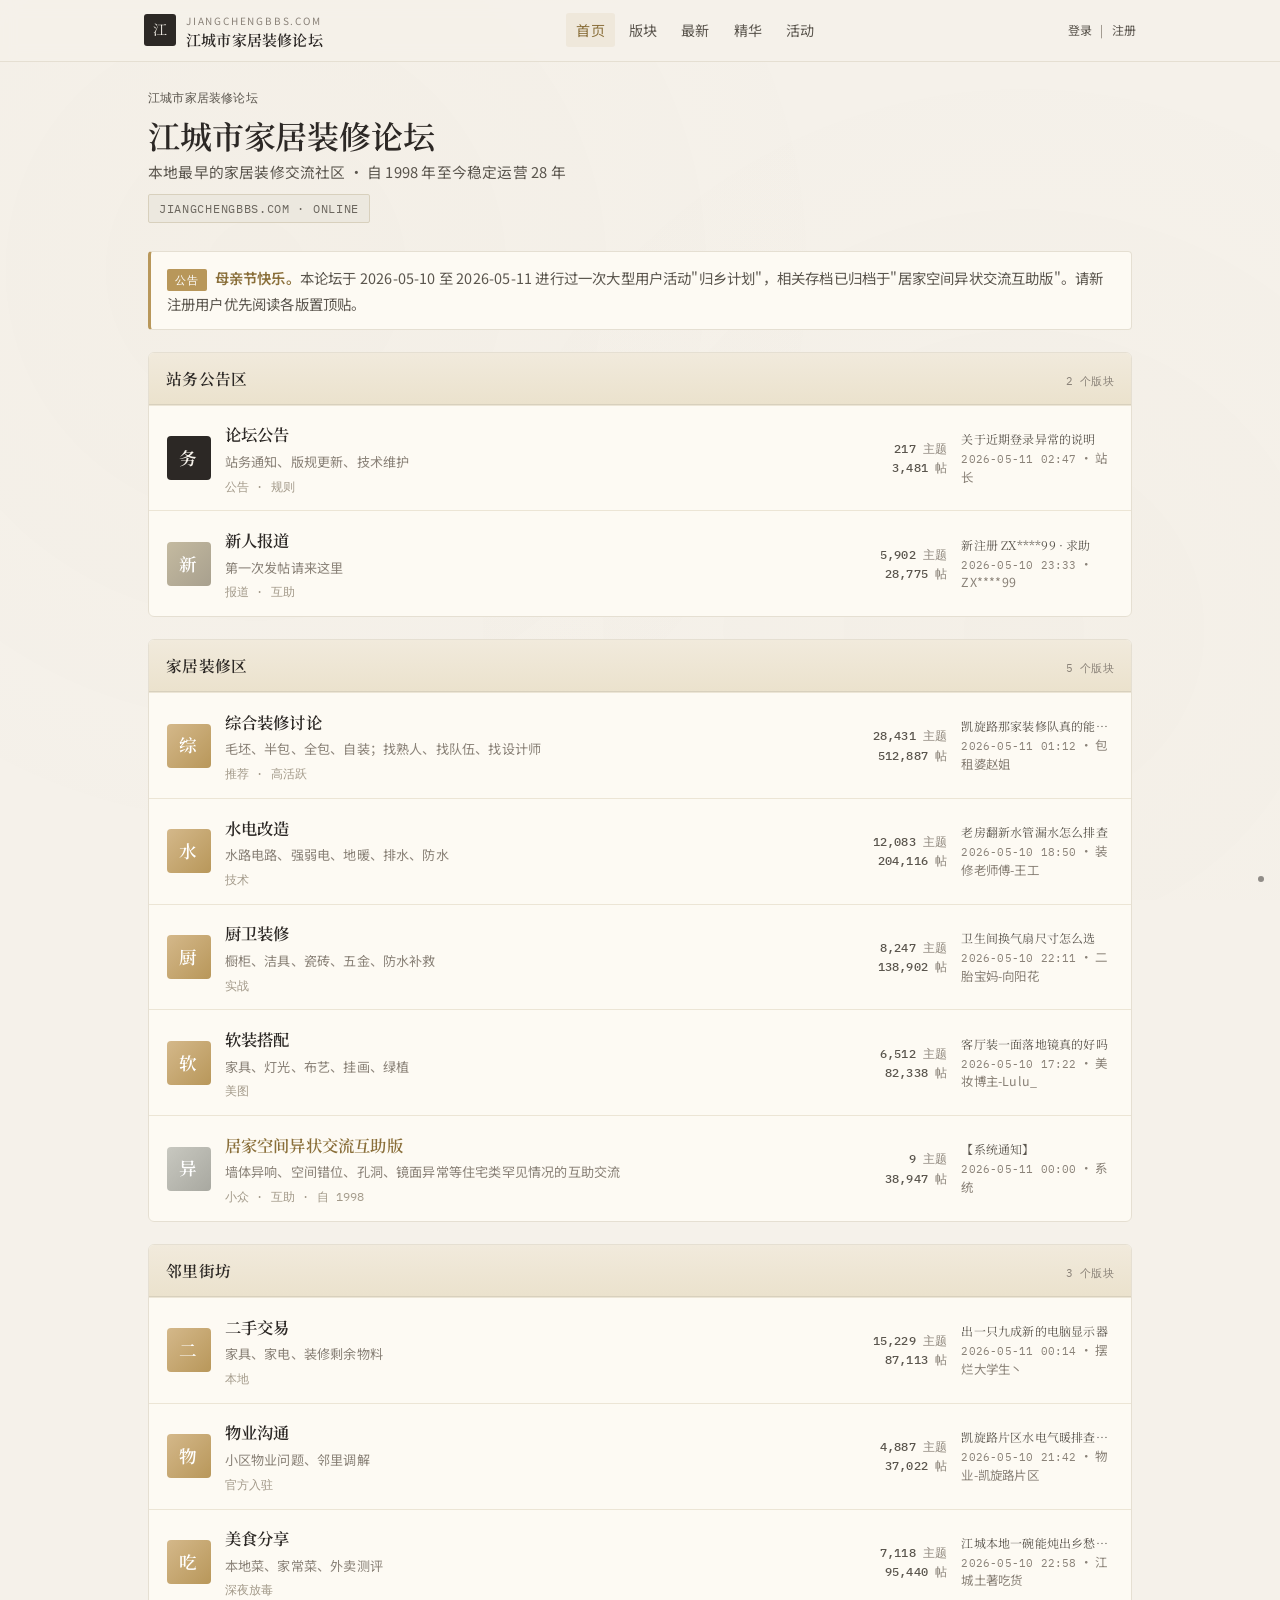
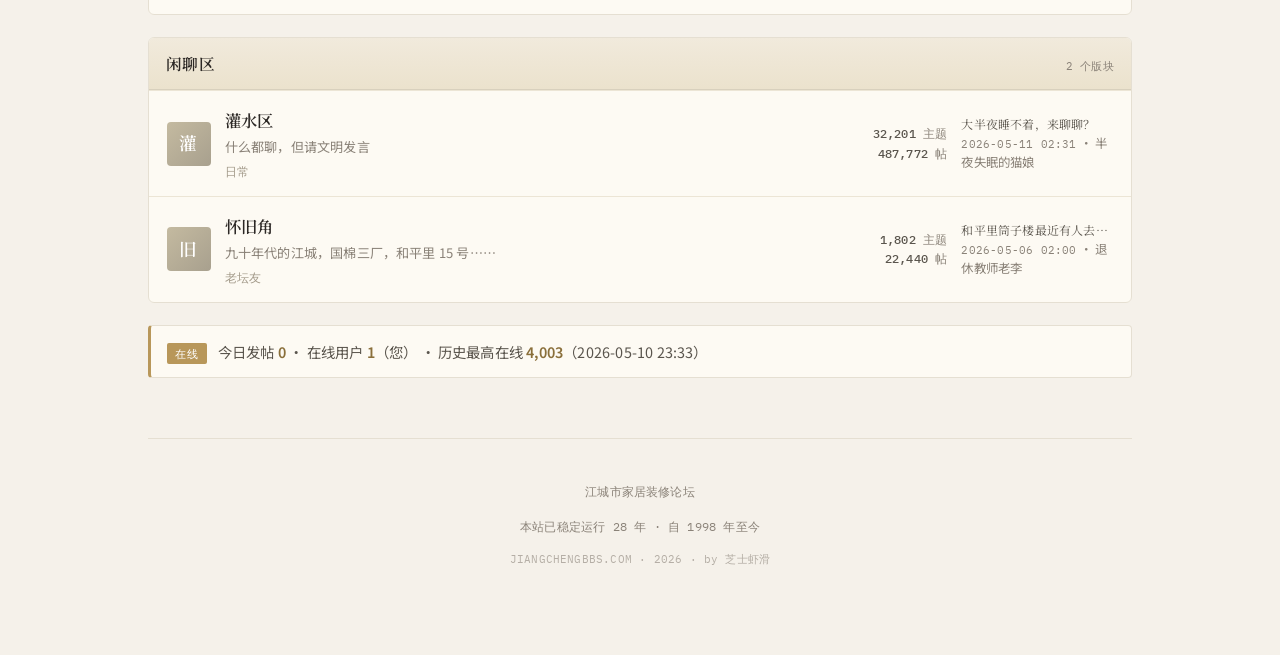
==== commit 61779c14: "Add files via upload" ====
--- a/index.html
+++ b/index.html
@@ -22,7 +22,7 @@
     <a href="index.html" class="brand">
       <div class="logo">江</div>
       <div>
-        <div class="label">JIANGCHENG · BBS</div>
+        <div class="label">JIANGCHENGBBS.COM</div>
         <div class="title">江城市家居装修论坛</div>
       </div>
     </a>
@@ -52,7 +52,7 @@
   <div class="forum-header">
     <h1>江城市家居装修论坛</h1>
     <p class="sub">本地最早的家居装修交流社区 · 自 1998 年至今稳定运营 28 年</p>
-    <span class="archive-tag">JIANGCHENG · BBS · ONLINE</span>
+    <span class="archive-tag">JIANGCHENGBBS.COM · ONLINE</span>
   </div>
 
   <!-- 站点公告 -->
@@ -310,7 +310,7 @@
     <div class="meta">
       <p>江城市家居装修论坛</p>
       <p>本站已稳定运行 28 年 · 自 1998 年至今</p>
-      <p class="small">JIANGCHENG · BBS · 2026</p>
+      <p class="small">JIANGCHENGBBS.COM · 2026 · by 芝士虾滑</p>
     </div>
   </footer>
 
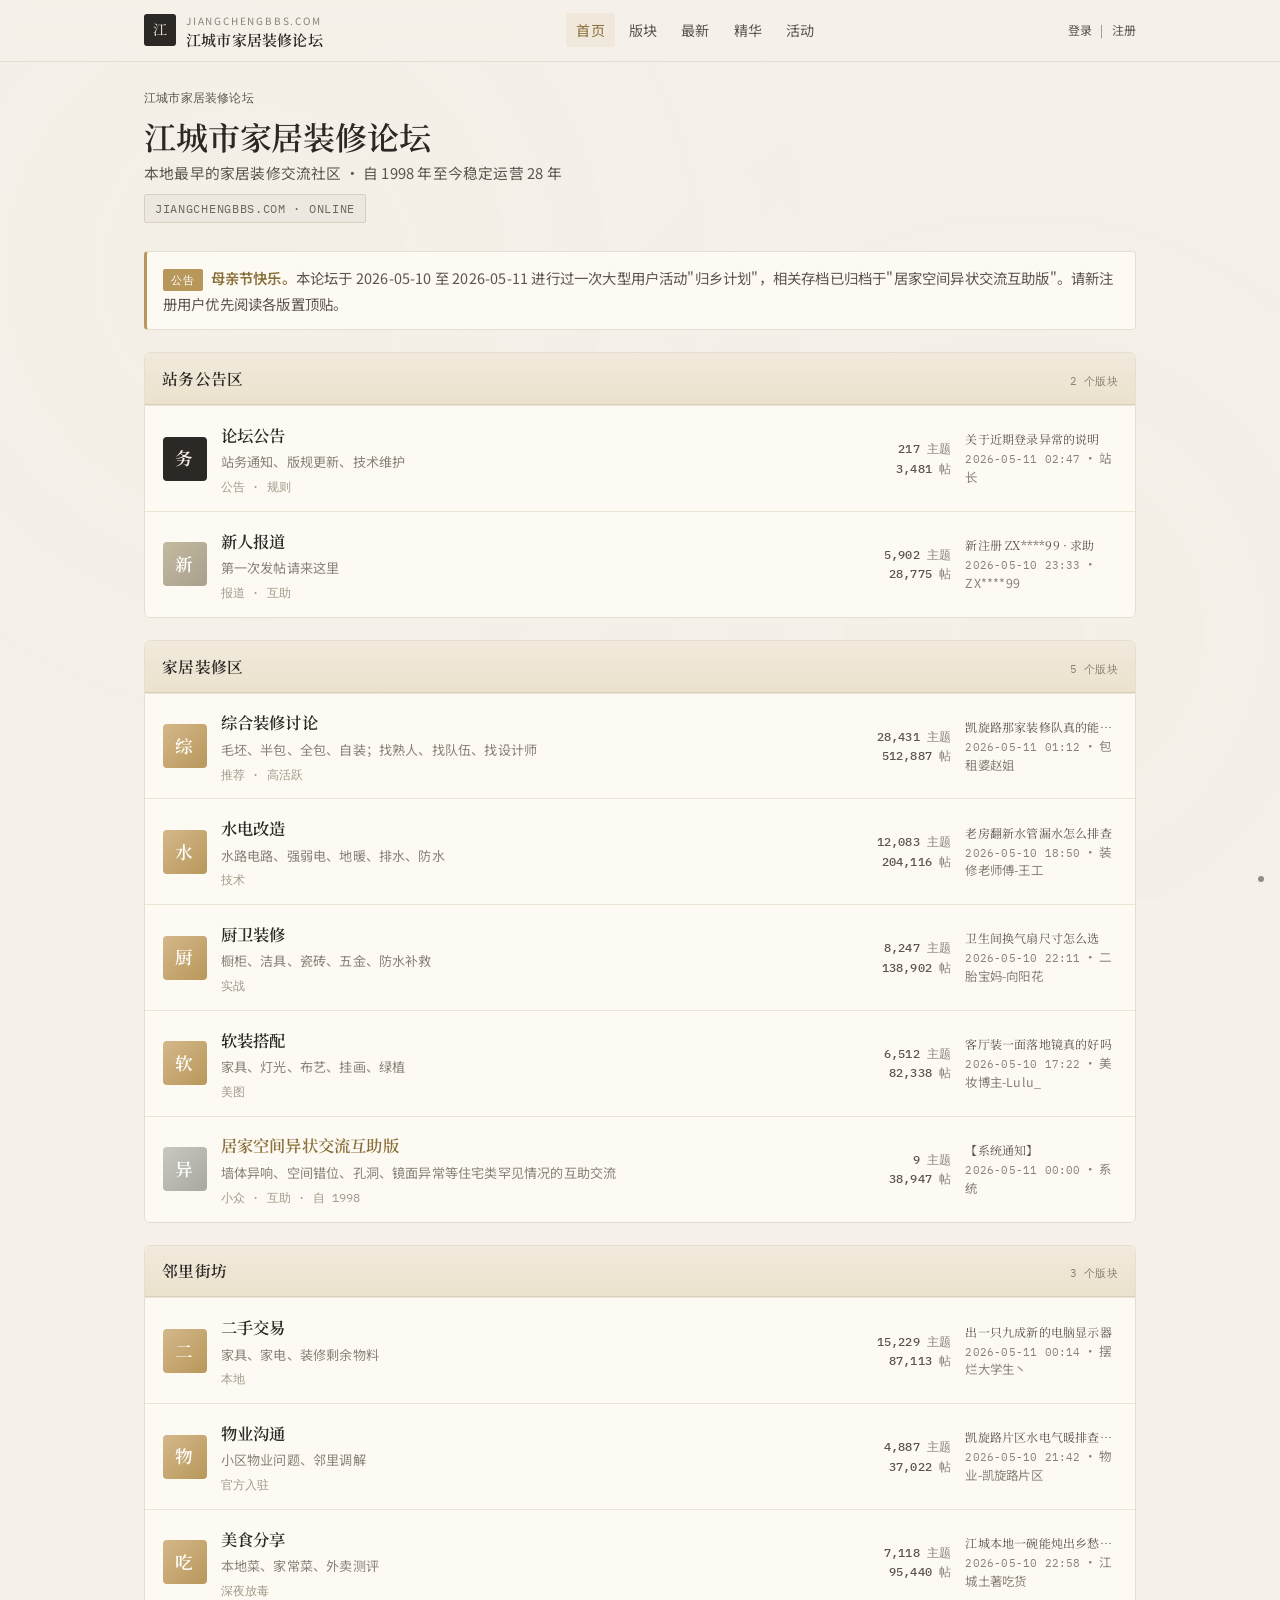
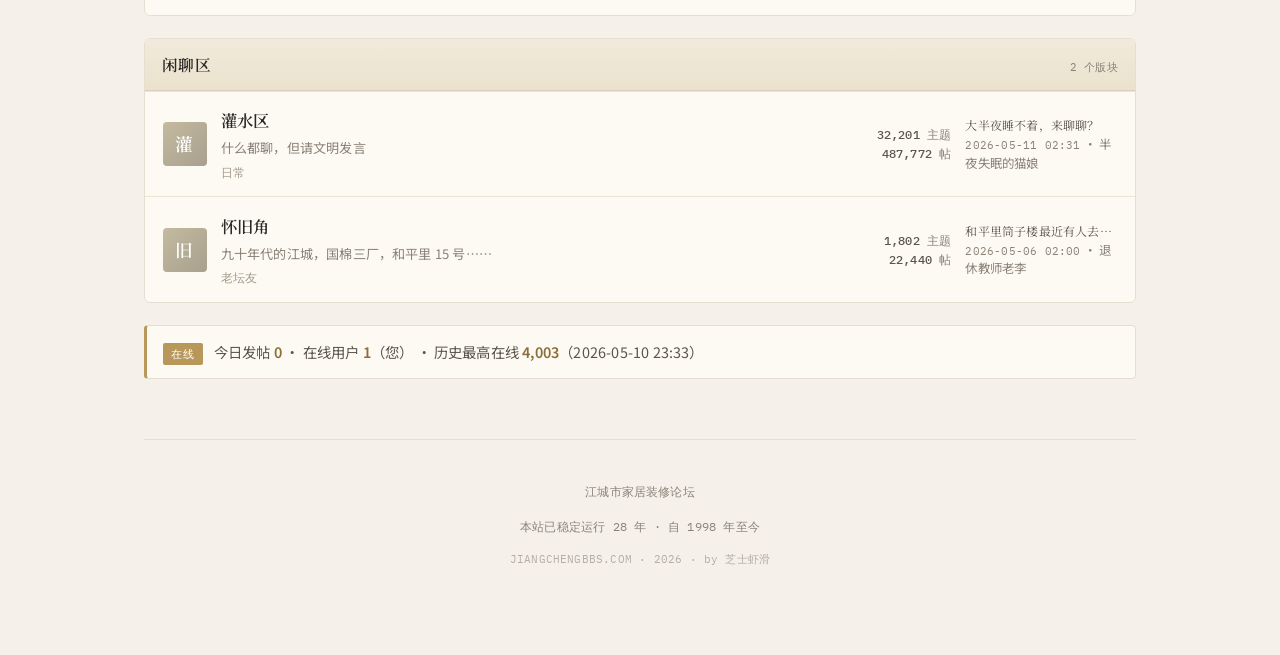
==== commit 8bd7ac32: "jiangchengbbsV1.1" ====
--- a/index.html
+++ b/index.html
@@ -2,8 +2,17 @@
 <html lang="zh-CN">
 <head>
 <meta charset="UTF-8" />
-<meta name="viewport" content="width=device-width, initial-scale=1.0, viewport-fit=cover" />
+<meta name="viewport" content="width=device-width, initial-scale=1.0, viewport-fit=cover, maximum-scale=5.0, user-scalable=yes" />
 <meta name="theme-color" content="#f5f1ea" />
+<!-- mobile-pwa-head-injected -->
+<meta name="apple-mobile-web-app-capable" content="yes" />
+<meta name="apple-mobile-web-app-status-bar-style" content="default" />
+<meta name="apple-mobile-web-app-title" content="江城论坛" />
+<meta name="mobile-web-app-capable" content="yes" />
+<meta name="format-detection" content="telephone=no" />
+<meta name="color-scheme" content="light dark" />
+<link rel="manifest" href="manifest.json" />
+<link rel="apple-touch-icon" href="data:image/svg+xml;utf8,%3Csvg%20xmlns%3D%22http%3A%2F%2Fwww.w3.org%2F2000%2Fsvg%22%20viewBox%3D%220%200%20180%20180%22%3E%3Crect%20width%3D%22180%22%20height%3D%22180%22%20rx%3D%2228%22%20fill%3D%22%232c2825%22%2F%3E%3Ctext%20x%3D%2290%22%20y%3D%22122%22%20font-family%3D%22%27Noto%20Serif%20SC%27%2Cserif%22%20font-size%3D%22112%22%20font-weight%3D%22600%22%20text-anchor%3D%22middle%22%20fill%3D%22%23f5f1ea%22%3E%E6%B1%9F%3C%2Ftext%3E%3Ccircle%20cx%3D%22146%22%20cy%3D%22150%22%20r%3D%223.6%22%20fill%3D%22%23f5f1ea%22%20opacity%3D%220.4%22%2F%3E%3C%2Fsvg%3E" />
 <title>江城市家居装修论坛 · 首页</title>
 <link rel="preconnect" href="https://fonts.googleapis.com" />
 <link rel="preconnect" href="https://fonts.gstatic.com" crossorigin />
--- a/styles.css
+++ b/styles.css
@@ -1657,3 +1657,594 @@
   body { -webkit-font-smoothing: antialiased; }
   .badge { letter-spacing: 0.035em; }
 }
+
+/* ============================================================
+ * ▼▼▼ 移动端优化追加段 v2 ▼▼▼
+ * 安全区·触摸热区·深色模式·横屏警告·阅读进度·全屏阅读
+ * ============================================================ */
+
+/* ---------- 顶/底安全区适配（刘海屏 / 灵动岛 / Home indicator） ---------- */
+.forum-mast {
+  padding-top: env(safe-area-inset-top);
+  padding-left: env(safe-area-inset-left);
+  padding-right: env(safe-area-inset-right);
+}
+body {
+  /* iOS 全屏 / PWA 时给底部留出 home indicator 高度 */
+  min-height: 100vh;
+  min-height: 100dvh;
+}
+.container {
+  padding-left: max(16px, env(safe-area-inset-left));
+  padding-right: max(16px, env(safe-area-inset-right));
+  padding-bottom: calc(64px + env(safe-area-inset-bottom));
+}
+
+/* ---------- 触摸热区全面 ≥ 44px ---------- */
+@media (hover: none) and (pointer: coarse) {
+  .main-nav a,
+  .user-area a,
+  .breadcrumb a,
+  .thread-meta-bar .ops a,
+  .board-toolbar .filters a,
+  .pagination a,
+  .pagination span,
+  .mention {
+    min-height: 44px;
+    display: inline-flex;
+    align-items: center;
+    padding-top: 4px;
+    padding-bottom: 4px;
+  }
+  /* 列表项整行可点 */
+  .thread-row,
+  .board-row {
+    min-height: 64px;
+  }
+}
+
+/* ---------- 角落小圆点：扩大不可见触摸热区到 44×44 ---------- */
+.corner-dot::before {
+  content: "";
+  position: absolute;
+  inset: -19px;            /* 6px + 38px = 44px 总尺寸 */
+  border-radius: 50%;
+  background: transparent;
+  /* 注意：不要 pointer-events: none，让 ::before 接收点击 */
+}
+
+/* ---------- 阅读进度恢复提示条 ---------- */
+.resume-toast {
+  position: fixed;
+  left: 50%;
+  bottom: calc(74px + env(safe-area-inset-bottom));
+  transform: translateX(-50%) translateY(20px);
+  background: rgba(44, 40, 37, 0.94);
+  color: #f5f1ea;
+  padding: 10px 16px;
+  border-radius: 22px;
+  font-family: "IBM Plex Mono", monospace;
+  font-size: 12.5px;
+  letter-spacing: 0.04em;
+  z-index: 60;
+  opacity: 0;
+  pointer-events: none;
+  transition: opacity 0.5s, transform 0.5s cubic-bezier(0.2, 0.7, 0.3, 1);
+  box-shadow: 0 4px 18px rgba(0, 0, 0, 0.18);
+  backdrop-filter: blur(8px);
+  -webkit-backdrop-filter: blur(8px);
+  max-width: calc(100vw - 32px);
+  white-space: nowrap;
+}
+.resume-toast.show {
+  opacity: 1;
+  pointer-events: auto;
+  transform: translateX(-50%) translateY(0);
+}
+.resume-toast button {
+  background: transparent;
+  border: 1px solid rgba(245, 241, 234, 0.3);
+  color: #f5f1ea;
+  padding: 3px 10px;
+  margin-left: 10px;
+  border-radius: 12px;
+  font-family: inherit;
+  font-size: 11.5px;
+  cursor: pointer;
+  min-height: 28px;
+}
+.resume-toast button:active { background: rgba(245, 241, 234, 0.1); }
+
+/* ---------- 全屏阅读模式（隐藏头部，纯文字沉浸） ---------- */
+body.immersive .forum-mast {
+  transform: translateY(-100%);
+  transition: transform 0.6s cubic-bezier(0.4, 0, 0.2, 1);
+}
+body:not(.immersive) .forum-mast {
+  transform: translateY(0);
+  transition: transform 0.6s cubic-bezier(0.4, 0, 0.2, 1);
+}
+
+/* 浮动"沉浸/退出沉浸"按钮 */
+.immersive-toggle {
+  position: fixed;
+  left: 14px;
+  bottom: calc(14px + env(safe-area-inset-bottom));
+  width: 44px;
+  height: 44px;
+  border-radius: 50%;
+  background: rgba(253, 250, 243, 0.85);
+  border: 1px solid #d8d0bd;
+  color: #5a554d;
+  font-family: "IBM Plex Mono", monospace;
+  font-size: 11px;
+  letter-spacing: 0.04em;
+  cursor: pointer;
+  z-index: 49;
+  opacity: 0;
+  transform: translateY(10px);
+  transition: opacity 0.4s, transform 0.4s, background 0.25s;
+  backdrop-filter: blur(8px);
+  -webkit-backdrop-filter: blur(8px);
+  box-shadow: 0 2px 10px rgba(0, 0, 0, 0.06);
+}
+.immersive-toggle.visible {
+  opacity: 1;
+  transform: translateY(0);
+}
+.immersive-toggle:active {
+  background: rgba(232, 220, 195, 0.9);
+}
+@media (min-width: 769px) {
+  .immersive-toggle { display: none; } /* 桌面端不显示 */
+}
+
+/* ---------- 横屏体验提示（竖屏沉浸感强化） ---------- */
+.orientation-hint {
+  position: fixed;
+  inset: 0;
+  background: #f5f1ea;
+  z-index: 9000;
+  display: none;
+  flex-direction: column;
+  align-items: center;
+  justify-content: center;
+  padding: 24px;
+  text-align: center;
+  font-family: "Noto Serif SC", serif;
+  color: #2c2825;
+  opacity: 0;
+  transition: opacity 0.5s;
+}
+.orientation-hint.show { display: flex; opacity: 1; }
+.orientation-hint .icon {
+  width: 48px;
+  height: 80px;
+  border: 2px solid #2c2825;
+  border-radius: 8px;
+  margin-bottom: 20px;
+  position: relative;
+  animation: rotate-hint 2.6s ease-in-out infinite;
+}
+.orientation-hint .icon::after {
+  content: "";
+  position: absolute;
+  left: 50%;
+  bottom: 6px;
+  transform: translateX(-50%);
+  width: 14px;
+  height: 14px;
+  border-radius: 50%;
+  background: #2c2825;
+}
+@keyframes rotate-hint {
+  0%, 30% { transform: rotate(90deg); }
+  50%, 100% { transform: rotate(0deg); }
+}
+.orientation-hint .text {
+  font-size: 1.05em;
+  font-weight: 500;
+  margin-bottom: 6px;
+}
+.orientation-hint .sub {
+  font-family: "Noto Sans SC", sans-serif;
+  font-size: 0.86em;
+  color: #8a8278;
+  letter-spacing: 0.04em;
+  line-height: 1.8;
+  max-width: 280px;
+}
+.orientation-hint .sub em {
+  font-style: italic;
+  color: #6b665e;
+  display: block;
+  margin-top: 6px;
+  font-size: 0.92em;
+}
+
+/* 仅手机横屏才显示提示 */
+@media (max-width: 900px) and (orientation: landscape) and (max-height: 500px) {
+  body:not(.allow-landscape) .orientation-hint { display: flex; opacity: 1; }
+  body:not(.allow-landscape) .container,
+  body:not(.allow-landscape) .forum-mast { filter: blur(2px); }
+}
+
+/* ---------- 阅读字体在手机端进一步优化 ---------- */
+@media (max-width: 640px) {
+  body {
+    font-size: 16.5px;
+    line-height: 1.88;
+    letter-spacing: 0.015em;
+  }
+  .post-body {
+    font-size: 1em;
+    line-height: 1.92;
+  }
+  .post-body p {
+    margin: 0.7em 0;
+  }
+  .post-body strong {
+    font-weight: 600;
+    /* 加粗时增加可读性的微调 */
+    color: #1a1815;
+  }
+}
+
+/* ---------- 长按反馈（不打断浏览） ---------- */
+.long-press-feedback {
+  position: relative;
+}
+.long-press-active {
+  animation: long-press-pulse 0.4s ease;
+}
+@keyframes long-press-pulse {
+  0% { background: transparent; }
+  50% { background: rgba(184, 151, 90, 0.14); }
+  100% { background: transparent; }
+}
+
+/* ---------- 图片：禁止默认蓝色拖拽高亮，允许长按保存 ---------- */
+.post-body img,
+.post-images img {
+  -webkit-touch-callout: default; /* 允许长按弹出"保存图片" */
+  -webkit-user-drag: none;
+  user-select: none;
+}
+
+/* ---------- 极轻微的"页面呼吸"动画（增加氛围） ---------- */
+@media (prefers-reduced-motion: no-preference) {
+  body::before {
+    animation: page-breathe 14s ease-in-out infinite;
+  }
+}
+@keyframes page-breathe {
+  0%, 100% {
+    background-image:
+      radial-gradient(circle at 20% 30%, rgba(184,151,90,0.025), transparent 50%),
+      radial-gradient(circle at 80% 70%, rgba(184,151,90,0.02), transparent 50%);
+  }
+  50% {
+    background-image:
+      radial-gradient(circle at 22% 32%, rgba(184,151,90,0.045), transparent 52%),
+      radial-gradient(circle at 78% 68%, rgba(184,151,90,0.04), transparent 52%);
+  }
+}
+
+/* ---------- 设备倾斜引起的极微视差（由 JS 控制） ---------- */
+.container, .forum-mast {
+  transform: translate3d(0, 0, 0);
+  will-change: transform;
+}
+
+/* ============================================================
+ * 深色模式（自动跟随系统）—— 维持"夜里读旧帖子"的氛围
+ * 用户也可手动切换：body.dark-mode / body.light-mode
+ * ============================================================ */
+@media (prefers-color-scheme: dark) {
+  body:not(.light-mode) {
+    background: #15130f;
+    color: #c4baa0;
+  }
+  body:not(.light-mode) body::before,
+  body:not(.light-mode)::before {
+    background-image:
+      radial-gradient(circle at 20% 30%, rgba(184,151,90,0.04), transparent 50%),
+      radial-gradient(circle at 80% 70%, rgba(184,151,90,0.03), transparent 50%);
+  }
+
+  body:not(.light-mode) .forum-mast {
+    background: rgba(21, 19, 15, 0.94);
+    border-bottom-color: #2a2620;
+  }
+  body:not(.light-mode) .forum-mast .logo {
+    background: #c4baa0;
+    color: #15130f;
+  }
+  body:not(.light-mode) .forum-mast .label { color: #6b665e; }
+  body:not(.light-mode) .forum-mast .title { color: #d8d0bd; }
+  body:not(.light-mode) .main-nav a { color: #8a8278; }
+  body:not(.light-mode) .main-nav a:hover { color: #d8d0bd; background: rgba(184, 151, 90, 0.08); }
+  body:not(.light-mode) .main-nav a.active { color: #c9a96e; }
+  body:not(.light-mode) .user-area a { color: #8a8278; }
+
+  body:not(.light-mode) .breadcrumb,
+  body:not(.light-mode) .breadcrumb a { color: #6b665e; }
+  body:not(.light-mode) .breadcrumb .current { color: #8a8278; }
+  body:not(.light-mode) .breadcrumb .sep { color: #3a352f; }
+
+  body:not(.light-mode) .forum-header h1 { color: #d8d0bd; }
+  body:not(.light-mode) .forum-header .sub { color: #8a8278; }
+  body:not(.light-mode) .forum-header .archive-tag {
+    background: #1f1c17;
+    color: #8a8278;
+    border-color: #3a352f;
+  }
+
+  body:not(.light-mode) .top-disclaimer {
+    background: #1c1914;
+    border-color: #2a2620;
+    border-left-color: #5a554d;
+    color: #8a8278;
+  }
+  body:not(.light-mode) .top-disclaimer .last-line { color: #6b665e; }
+  body:not(.light-mode) .top-disclaimer .last-line:hover { color: #c4baa0; }
+
+  body:not(.light-mode) .thread-card,
+  body:not(.light-mode) .section-group,
+  body:not(.light-mode) .thread-list,
+  body:not(.light-mode) .toc,
+  body:not(.light-mode) .site-notice,
+  body:not(.light-mode) .board-intro,
+  body:not(.light-mode) .reply-box {
+    background: #1c1914;
+    border-color: #2a2620;
+  }
+  body:not(.light-mode) .thread-head,
+  body:not(.light-mode) .section-group .group-head,
+  body:not(.light-mode) .thread-list .list-head,
+  body:not(.light-mode) .toc-head {
+    background: linear-gradient(180deg, #221e18, #1a1713);
+    border-bottom-color: #2a2620;
+  }
+  body:not(.light-mode) .thread-head h2,
+  body:not(.light-mode) .section-group .group-head,
+  body:not(.light-mode) .toc-head { color: #d8d0bd; }
+
+  body:not(.light-mode) .reply { border-top-color: #2a2620; }
+  body:not(.light-mode) .reply:hover { background: rgba(184, 151, 90, 0.04); }
+  body:not(.light-mode) .username { color: #d8d0bd; }
+  body:not(.light-mode) .username.is-system { color: #c9a96e; }
+  body:not(.light-mode) .timestamp,
+  body:not(.light-mode) .floor-num { color: #6b665e; }
+
+  body:not(.light-mode) strong { color: #f5f1ea; }
+  body:not(.light-mode) em { color: #8a8278; }
+  body:not(.light-mode) del { color: #5a554d; }
+
+  body:not(.light-mode) blockquote.q {
+    background: rgba(184, 151, 90, 0.06);
+    border-left-color: #5a554d;
+    color: #a39a8a;
+  }
+
+  body:not(.light-mode) .img-placeholder {
+    background: #1f1c17;
+    border-color: #3a352f;
+    color: #6b665e;
+  }
+
+  body:not(.light-mode) .video-desc {
+    background: #1f1c17;
+    border-color: #3a352f;
+    color: #a39a8a;
+  }
+  body:not(.light-mode) .video-desc .head {
+    color: #6b665e;
+    border-bottom-color: #3a352f;
+  }
+
+  body:not(.light-mode) .system-notice {
+    background: linear-gradient(180deg, #1c1914, #15130f);
+    border-color: #3a352f;
+  }
+  body:not(.light-mode) .system-stats {
+    background: rgba(184, 151, 90, 0.06);
+    border-left-color: #b8975a;
+    color: #a39a8a;
+  }
+  body:not(.light-mode) .system-warning {
+    color: #d49a78;
+    background: rgba(196, 123, 84, 0.08);
+    border-color: #8a4a3a;
+  }
+  body:not(.light-mode) .central-dot { background: #d8d0bd; }
+
+  body:not(.light-mode) .thread-locked-bar,
+  body:not(.light-mode) .moderation-block {
+    background: #1f1c17;
+    border-color: #3a352f;
+    color: #6b665e;
+  }
+  body:not(.light-mode) .moderation-block:hover {
+    background: #2a2620;
+    color: #a39a8a;
+  }
+
+  body:not(.light-mode) .narrator {
+    color: #6b665e;
+    background: rgba(184, 151, 90, 0.03);
+    border-color: #3a352f;
+  }
+
+  body:not(.light-mode) .badge-top { background: #2a1f1a; color: #d49a78; border-color: #5a3a2a; }
+  body:not(.light-mode) .badge-fine { background: #221e18; color: #c9a96e; border-color: #3a352f; }
+  body:not(.light-mode) .badge-locked { background: #1f1c17; color: #8a8278; border-color: #3a352f; }
+  body:not(.light-mode) .badge-hot { background: #2a1c17; color: #d4795a; border-color: #5a3a2a; }
+  body:not(.light-mode) .badge-verified { background: #1a2028; color: #8aa8c0; border-color: #2a3a4a; }
+
+  body:not(.light-mode) .thread-row,
+  body:not(.light-mode) .board-row { border-top-color: #2a2620; }
+  body:not(.light-mode) .thread-row:hover,
+  body:not(.light-mode) .board-row:hover { background: rgba(184, 151, 90, 0.04); }
+  body:not(.light-mode) .thread-row .tr-title,
+  body:not(.light-mode) .board-info .board-title { color: #d8d0bd; }
+  body:not(.light-mode) .thread-row .tr-stat .n,
+  body:not(.light-mode) .board-stats .num,
+  body:not(.light-mode) .board-last .post,
+  body:not(.light-mode) .thread-row .tr-last .who { color: #a39a8a; }
+  body:not(.light-mode) .thread-row .tr-author,
+  body:not(.light-mode) .thread-row .tr-last,
+  body:not(.light-mode) .thread-row .tr-stat,
+  body:not(.light-mode) .board-info .board-desc,
+  body:not(.light-mode) .board-info .board-tags,
+  body:not(.light-mode) .board-last { color: #6b665e; }
+
+  body:not(.light-mode) .board-toolbar .btn { background: #c4baa0; color: #15130f; }
+  body:not(.light-mode) .board-toolbar .btn:hover { background: #d8d0bd; }
+  body:not(.light-mode) .board-toolbar .filters a { color: #6b665e; }
+  body:not(.light-mode) .board-toolbar .filters a.active { color: #c9a96e; background: rgba(184, 151, 90, 0.1); }
+
+  body:not(.light-mode) .pagination a,
+  body:not(.light-mode) .pagination span {
+    background: #1c1914;
+    border-color: #2a2620;
+    color: #8a8278;
+  }
+  body:not(.light-mode) .pagination .current {
+    background: #c4baa0;
+    color: #15130f;
+    border-color: #c4baa0;
+  }
+  body:not(.light-mode) .pagination .disabled { color: #3a352f; }
+
+  body:not(.light-mode) .thread-nav { border-color: #2a2620; }
+  body:not(.light-mode) .thread-nav .nav-link { color: #8a8278; }
+  body:not(.light-mode) .thread-nav .nav-link .title { color: #d8d0bd; }
+  body:not(.light-mode) .thread-nav .nav-link.up .title { color: #8a8278; }
+
+  body:not(.light-mode) footer.final {
+    border-top-color: #2a2620;
+  }
+  body:not(.light-mode) footer.final .meta { color: #6b665e; }
+
+  body:not(.light-mode) .reply-box .lbl { color: #d8d0bd; }
+  body:not(.light-mode) .reply-box .pseudo-input {
+    background: #15130f;
+    border-color: #3a352f;
+    color: #6b665e;
+  }
+  body:not(.light-mode) .reply-box .actions button {
+    background: #5a554d;
+    color: #d8d0bd;
+  }
+
+  body:not(.light-mode) .immersive-toggle {
+    background: rgba(28, 25, 20, 0.85);
+    border-color: #3a352f;
+    color: #a39a8a;
+  }
+  body:not(.light-mode) .immersive-toggle:active {
+    background: rgba(58, 53, 47, 0.9);
+  }
+
+  body:not(.light-mode) .resume-toast {
+    background: rgba(28, 25, 20, 0.96);
+    color: #d8d0bd;
+  }
+
+  body:not(.light-mode) .orientation-hint { background: #15130f; color: #d8d0bd; }
+  body:not(.light-mode) .orientation-hint .icon { border-color: #d8d0bd; }
+  body:not(.light-mode) .orientation-hint .icon::after { background: #d8d0bd; }
+  body:not(.light-mode) .orientation-hint .sub { color: #6b665e; }
+
+  body:not(.light-mode) .corner-dot { background: #d8d0bd; }
+  body:not(.light-mode) .corner-tip { background: #d8d0bd; color: #15130f; }
+
+  body:not(.light-mode) .progress-bar {
+    background: linear-gradient(to right, #c9a96e, #d4b88a);
+  }
+
+  /* 深色模式下，恶意 ID 圆圈更"灼眼" */
+  body:not(.light-mode) .id-circle {
+    color: #d8d0bd;
+    text-shadow: 0 0 6px rgba(216, 208, 189, 0.25);
+  }
+
+  /* 深色模式下"未通过审核"块 hover 加深 */
+  body:not(.light-mode) .hidden-reply .reply { background: transparent; }
+}
+
+/* 用户手动切换的深色模式（覆盖 prefers-color-scheme:light 的设备） */
+body.dark-mode {
+  background: #15130f;
+  color: #c4baa0;
+}
+body.dark-mode .forum-mast { background: rgba(21, 19, 15, 0.94); border-bottom-color: #2a2620; }
+body.dark-mode .forum-mast .logo { background: #c4baa0; color: #15130f; }
+body.dark-mode .forum-mast .title { color: #d8d0bd; }
+body.dark-mode .forum-mast .label,
+body.dark-mode .main-nav a,
+body.dark-mode .user-area a,
+body.dark-mode .breadcrumb,
+body.dark-mode .breadcrumb a { color: #8a8278; }
+body.dark-mode .forum-header h1,
+body.dark-mode .thread-head h2,
+body.dark-mode .username,
+body.dark-mode .thread-row .tr-title,
+body.dark-mode .board-info .board-title { color: #d8d0bd; }
+body.dark-mode strong { color: #f5f1ea; }
+body.dark-mode .thread-card,
+body.dark-mode .section-group,
+body.dark-mode .thread-list,
+body.dark-mode .site-notice,
+body.dark-mode .board-intro,
+body.dark-mode .reply-box,
+body.dark-mode .top-disclaimer {
+  background: #1c1914;
+  border-color: #2a2620;
+}
+body.dark-mode .thread-head,
+body.dark-mode .section-group .group-head,
+body.dark-mode .thread-list .list-head {
+  background: linear-gradient(180deg, #221e18, #1a1713);
+  border-bottom-color: #2a2620;
+}
+body.dark-mode .reply { border-top-color: #2a2620; }
+body.dark-mode blockquote.q {
+  background: rgba(184, 151, 90, 0.06);
+  border-left-color: #5a554d;
+  color: #a39a8a;
+}
+
+/* ---------- 用户启用动效偏好关闭后，全部呼吸停掉 ---------- */
+@media (prefers-reduced-motion: reduce) {
+  body::before, .central-dot, .avatar-mod::after,
+  blockquote.q, .id-circle, .corner-dot::after {
+    animation: none !important;
+  }
+}
+
+/* ---------- 列表行更易点（手机） ---------- */
+@media (max-width: 640px) {
+  .thread-row { padding: 1.1em 1em; }
+  .board-row { padding: 1.05em 1em; }
+  .reply { padding-top: 1.1em; padding-bottom: 1.1em; }
+  .reply-head { gap: 0.7em; }
+  .avatar { width: 36px; height: 36px; font-size: 0.95em; }
+}
+
+/* ---------- 加大 corner-tip 字号方便看清 ---------- */
+@media (max-width: 640px) {
+  .corner-tip {
+    font-size: 12px;
+    padding: 9px 13px;
+  }
+}
+
+/* ---------- 帖子链接点击时的微弱描边 ---------- */
+@media (hover: none) {
+  .tr-title:active,
+  .board-title:active {
+    color: #b85a3c;
+  }
+}
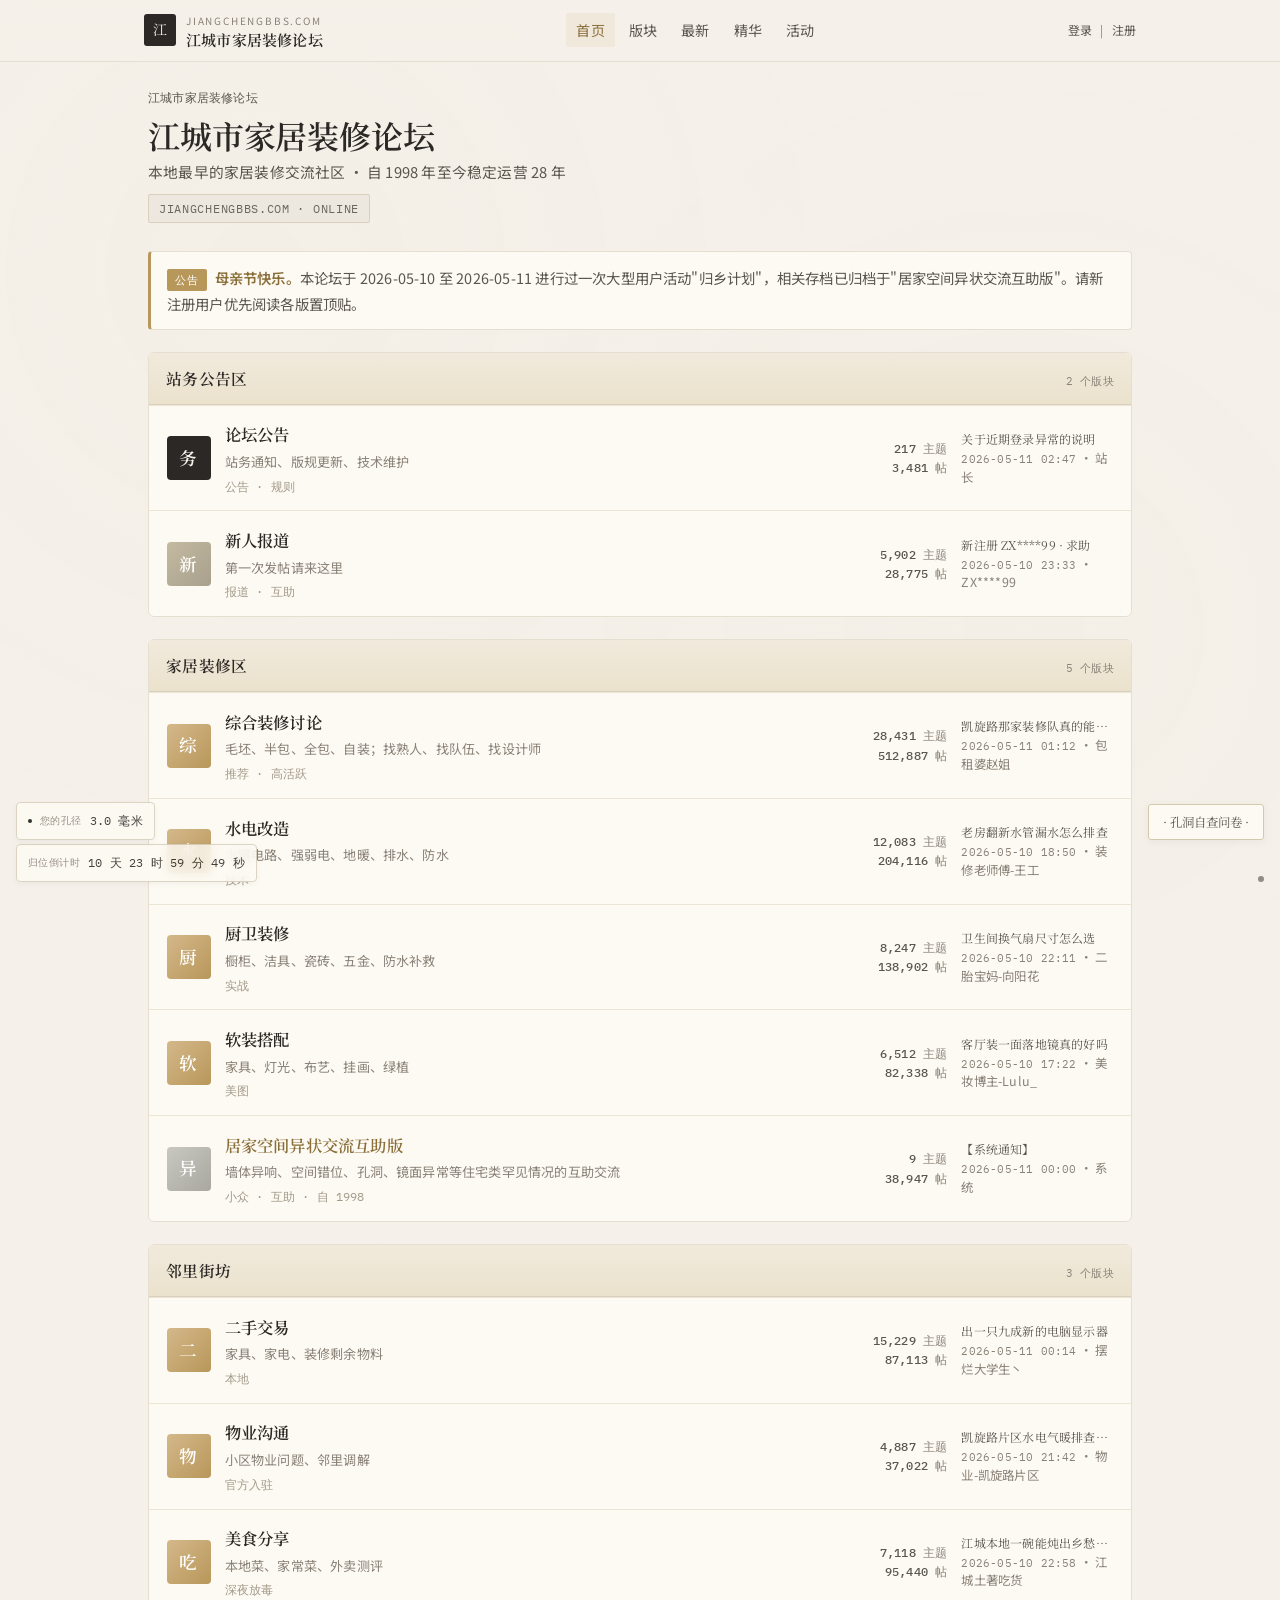
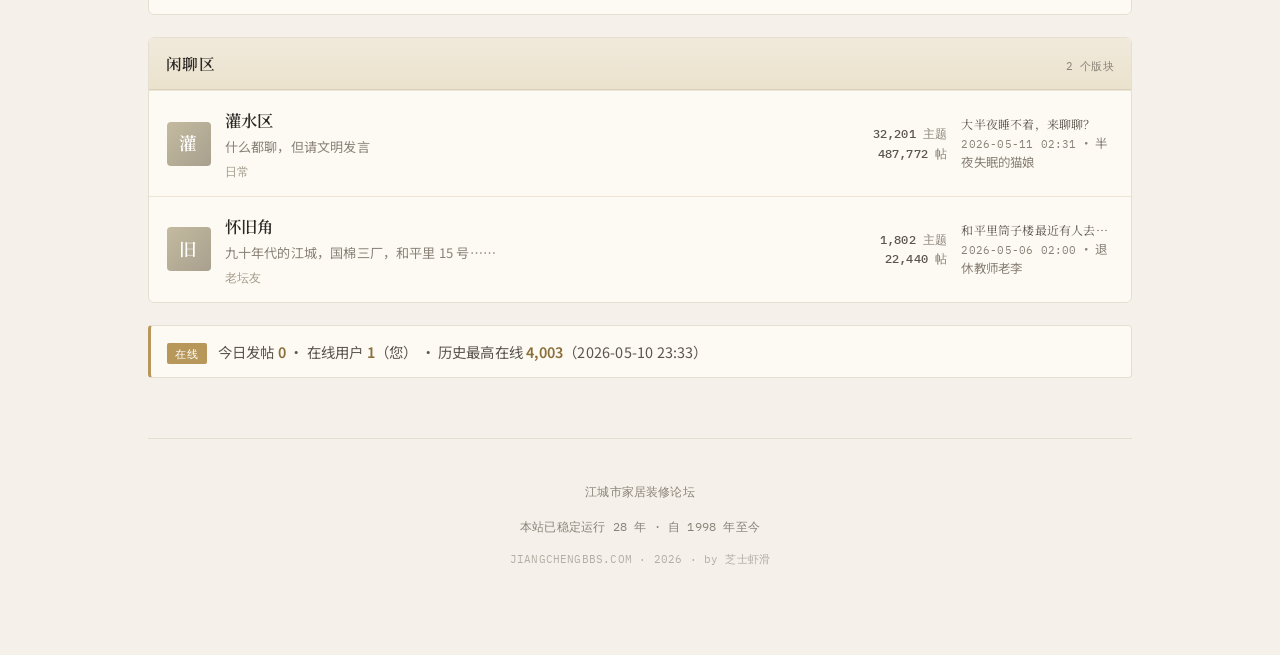
==== commit 714baeea: "jianngchengbbsV1.3" ====
--- a/index.html
+++ b/index.html
@@ -2,17 +2,8 @@
 <html lang="zh-CN">
 <head>
 <meta charset="UTF-8" />
-<meta name="viewport" content="width=device-width, initial-scale=1.0, viewport-fit=cover, maximum-scale=5.0, user-scalable=yes" />
+<meta name="viewport" content="width=device-width, initial-scale=1.0, viewport-fit=cover" />
 <meta name="theme-color" content="#f5f1ea" />
-<!-- mobile-pwa-head-injected -->
-<meta name="apple-mobile-web-app-capable" content="yes" />
-<meta name="apple-mobile-web-app-status-bar-style" content="default" />
-<meta name="apple-mobile-web-app-title" content="江城论坛" />
-<meta name="mobile-web-app-capable" content="yes" />
-<meta name="format-detection" content="telephone=no" />
-<meta name="color-scheme" content="light dark" />
-<link rel="manifest" href="manifest.json" />
-<link rel="apple-touch-icon" href="data:image/svg+xml;utf8,%3Csvg%20xmlns%3D%22http%3A%2F%2Fwww.w3.org%2F2000%2Fsvg%22%20viewBox%3D%220%200%20180%20180%22%3E%3Crect%20width%3D%22180%22%20height%3D%22180%22%20rx%3D%2228%22%20fill%3D%22%232c2825%22%2F%3E%3Ctext%20x%3D%2290%22%20y%3D%22122%22%20font-family%3D%22%27Noto%20Serif%20SC%27%2Cserif%22%20font-size%3D%22112%22%20font-weight%3D%22600%22%20text-anchor%3D%22middle%22%20fill%3D%22%23f5f1ea%22%3E%E6%B1%9F%3C%2Ftext%3E%3Ccircle%20cx%3D%22146%22%20cy%3D%22150%22%20r%3D%223.6%22%20fill%3D%22%23f5f1ea%22%20opacity%3D%220.4%22%2F%3E%3C%2Fsvg%3E" />
 <title>江城市家居装修论坛 · 首页</title>
 <link rel="preconnect" href="https://fonts.googleapis.com" />
 <link rel="preconnect" href="https://fonts.gstatic.com" crossorigin />
--- a/styles.css
+++ b/styles.css
@@ -1657,594 +1657,3 @@
   body { -webkit-font-smoothing: antialiased; }
   .badge { letter-spacing: 0.035em; }
 }
-
-/* ============================================================
- * ▼▼▼ 移动端优化追加段 v2 ▼▼▼
- * 安全区·触摸热区·深色模式·横屏警告·阅读进度·全屏阅读
- * ============================================================ */
-
-/* ---------- 顶/底安全区适配（刘海屏 / 灵动岛 / Home indicator） ---------- */
-.forum-mast {
-  padding-top: env(safe-area-inset-top);
-  padding-left: env(safe-area-inset-left);
-  padding-right: env(safe-area-inset-right);
-}
-body {
-  /* iOS 全屏 / PWA 时给底部留出 home indicator 高度 */
-  min-height: 100vh;
-  min-height: 100dvh;
-}
-.container {
-  padding-left: max(16px, env(safe-area-inset-left));
-  padding-right: max(16px, env(safe-area-inset-right));
-  padding-bottom: calc(64px + env(safe-area-inset-bottom));
-}
-
-/* ---------- 触摸热区全面 ≥ 44px ---------- */
-@media (hover: none) and (pointer: coarse) {
-  .main-nav a,
-  .user-area a,
-  .breadcrumb a,
-  .thread-meta-bar .ops a,
-  .board-toolbar .filters a,
-  .pagination a,
-  .pagination span,
-  .mention {
-    min-height: 44px;
-    display: inline-flex;
-    align-items: center;
-    padding-top: 4px;
-    padding-bottom: 4px;
-  }
-  /* 列表项整行可点 */
-  .thread-row,
-  .board-row {
-    min-height: 64px;
-  }
-}
-
-/* ---------- 角落小圆点：扩大不可见触摸热区到 44×44 ---------- */
-.corner-dot::before {
-  content: "";
-  position: absolute;
-  inset: -19px;            /* 6px + 38px = 44px 总尺寸 */
-  border-radius: 50%;
-  background: transparent;
-  /* 注意：不要 pointer-events: none，让 ::before 接收点击 */
-}
-
-/* ---------- 阅读进度恢复提示条 ---------- */
-.resume-toast {
-  position: fixed;
-  left: 50%;
-  bottom: calc(74px + env(safe-area-inset-bottom));
-  transform: translateX(-50%) translateY(20px);
-  background: rgba(44, 40, 37, 0.94);
-  color: #f5f1ea;
-  padding: 10px 16px;
-  border-radius: 22px;
-  font-family: "IBM Plex Mono", monospace;
-  font-size: 12.5px;
-  letter-spacing: 0.04em;
-  z-index: 60;
-  opacity: 0;
-  pointer-events: none;
-  transition: opacity 0.5s, transform 0.5s cubic-bezier(0.2, 0.7, 0.3, 1);
-  box-shadow: 0 4px 18px rgba(0, 0, 0, 0.18);
-  backdrop-filter: blur(8px);
-  -webkit-backdrop-filter: blur(8px);
-  max-width: calc(100vw - 32px);
-  white-space: nowrap;
-}
-.resume-toast.show {
-  opacity: 1;
-  pointer-events: auto;
-  transform: translateX(-50%) translateY(0);
-}
-.resume-toast button {
-  background: transparent;
-  border: 1px solid rgba(245, 241, 234, 0.3);
-  color: #f5f1ea;
-  padding: 3px 10px;
-  margin-left: 10px;
-  border-radius: 12px;
-  font-family: inherit;
-  font-size: 11.5px;
-  cursor: pointer;
-  min-height: 28px;
-}
-.resume-toast button:active { background: rgba(245, 241, 234, 0.1); }
-
-/* ---------- 全屏阅读模式（隐藏头部，纯文字沉浸） ---------- */
-body.immersive .forum-mast {
-  transform: translateY(-100%);
-  transition: transform 0.6s cubic-bezier(0.4, 0, 0.2, 1);
-}
-body:not(.immersive) .forum-mast {
-  transform: translateY(0);
-  transition: transform 0.6s cubic-bezier(0.4, 0, 0.2, 1);
-}
-
-/* 浮动"沉浸/退出沉浸"按钮 */
-.immersive-toggle {
-  position: fixed;
-  left: 14px;
-  bottom: calc(14px + env(safe-area-inset-bottom));
-  width: 44px;
-  height: 44px;
-  border-radius: 50%;
-  background: rgba(253, 250, 243, 0.85);
-  border: 1px solid #d8d0bd;
-  color: #5a554d;
-  font-family: "IBM Plex Mono", monospace;
-  font-size: 11px;
-  letter-spacing: 0.04em;
-  cursor: pointer;
-  z-index: 49;
-  opacity: 0;
-  transform: translateY(10px);
-  transition: opacity 0.4s, transform 0.4s, background 0.25s;
-  backdrop-filter: blur(8px);
-  -webkit-backdrop-filter: blur(8px);
-  box-shadow: 0 2px 10px rgba(0, 0, 0, 0.06);
-}
-.immersive-toggle.visible {
-  opacity: 1;
-  transform: translateY(0);
-}
-.immersive-toggle:active {
-  background: rgba(232, 220, 195, 0.9);
-}
-@media (min-width: 769px) {
-  .immersive-toggle { display: none; } /* 桌面端不显示 */
-}
-
-/* ---------- 横屏体验提示（竖屏沉浸感强化） ---------- */
-.orientation-hint {
-  position: fixed;
-  inset: 0;
-  background: #f5f1ea;
-  z-index: 9000;
-  display: none;
-  flex-direction: column;
-  align-items: center;
-  justify-content: center;
-  padding: 24px;
-  text-align: center;
-  font-family: "Noto Serif SC", serif;
-  color: #2c2825;
-  opacity: 0;
-  transition: opacity 0.5s;
-}
-.orientation-hint.show { display: flex; opacity: 1; }
-.orientation-hint .icon {
-  width: 48px;
-  height: 80px;
-  border: 2px solid #2c2825;
-  border-radius: 8px;
-  margin-bottom: 20px;
-  position: relative;
-  animation: rotate-hint 2.6s ease-in-out infinite;
-}
-.orientation-hint .icon::after {
-  content: "";
-  position: absolute;
-  left: 50%;
-  bottom: 6px;
-  transform: translateX(-50%);
-  width: 14px;
-  height: 14px;
-  border-radius: 50%;
-  background: #2c2825;
-}
-@keyframes rotate-hint {
-  0%, 30% { transform: rotate(90deg); }
-  50%, 100% { transform: rotate(0deg); }
-}
-.orientation-hint .text {
-  font-size: 1.05em;
-  font-weight: 500;
-  margin-bottom: 6px;
-}
-.orientation-hint .sub {
-  font-family: "Noto Sans SC", sans-serif;
-  font-size: 0.86em;
-  color: #8a8278;
-  letter-spacing: 0.04em;
-  line-height: 1.8;
-  max-width: 280px;
-}
-.orientation-hint .sub em {
-  font-style: italic;
-  color: #6b665e;
-  display: block;
-  margin-top: 6px;
-  font-size: 0.92em;
-}
-
-/* 仅手机横屏才显示提示 */
-@media (max-width: 900px) and (orientation: landscape) and (max-height: 500px) {
-  body:not(.allow-landscape) .orientation-hint { display: flex; opacity: 1; }
-  body:not(.allow-landscape) .container,
-  body:not(.allow-landscape) .forum-mast { filter: blur(2px); }
-}
-
-/* ---------- 阅读字体在手机端进一步优化 ---------- */
-@media (max-width: 640px) {
-  body {
-    font-size: 16.5px;
-    line-height: 1.88;
-    letter-spacing: 0.015em;
-  }
-  .post-body {
-    font-size: 1em;
-    line-height: 1.92;
-  }
-  .post-body p {
-    margin: 0.7em 0;
-  }
-  .post-body strong {
-    font-weight: 600;
-    /* 加粗时增加可读性的微调 */
-    color: #1a1815;
-  }
-}
-
-/* ---------- 长按反馈（不打断浏览） ---------- */
-.long-press-feedback {
-  position: relative;
-}
-.long-press-active {
-  animation: long-press-pulse 0.4s ease;
-}
-@keyframes long-press-pulse {
-  0% { background: transparent; }
-  50% { background: rgba(184, 151, 90, 0.14); }
-  100% { background: transparent; }
-}
-
-/* ---------- 图片：禁止默认蓝色拖拽高亮，允许长按保存 ---------- */
-.post-body img,
-.post-images img {
-  -webkit-touch-callout: default; /* 允许长按弹出"保存图片" */
-  -webkit-user-drag: none;
-  user-select: none;
-}
-
-/* ---------- 极轻微的"页面呼吸"动画（增加氛围） ---------- */
-@media (prefers-reduced-motion: no-preference) {
-  body::before {
-    animation: page-breathe 14s ease-in-out infinite;
-  }
-}
-@keyframes page-breathe {
-  0%, 100% {
-    background-image:
-      radial-gradient(circle at 20% 30%, rgba(184,151,90,0.025), transparent 50%),
-      radial-gradient(circle at 80% 70%, rgba(184,151,90,0.02), transparent 50%);
-  }
-  50% {
-    background-image:
-      radial-gradient(circle at 22% 32%, rgba(184,151,90,0.045), transparent 52%),
-      radial-gradient(circle at 78% 68%, rgba(184,151,90,0.04), transparent 52%);
-  }
-}
-
-/* ---------- 设备倾斜引起的极微视差（由 JS 控制） ---------- */
-.container, .forum-mast {
-  transform: translate3d(0, 0, 0);
-  will-change: transform;
-}
-
-/* ============================================================
- * 深色模式（自动跟随系统）—— 维持"夜里读旧帖子"的氛围
- * 用户也可手动切换：body.dark-mode / body.light-mode
- * ============================================================ */
-@media (prefers-color-scheme: dark) {
-  body:not(.light-mode) {
-    background: #15130f;
-    color: #c4baa0;
-  }
-  body:not(.light-mode) body::before,
-  body:not(.light-mode)::before {
-    background-image:
-      radial-gradient(circle at 20% 30%, rgba(184,151,90,0.04), transparent 50%),
-      radial-gradient(circle at 80% 70%, rgba(184,151,90,0.03), transparent 50%);
-  }
-
-  body:not(.light-mode) .forum-mast {
-    background: rgba(21, 19, 15, 0.94);
-    border-bottom-color: #2a2620;
-  }
-  body:not(.light-mode) .forum-mast .logo {
-    background: #c4baa0;
-    color: #15130f;
-  }
-  body:not(.light-mode) .forum-mast .label { color: #6b665e; }
-  body:not(.light-mode) .forum-mast .title { color: #d8d0bd; }
-  body:not(.light-mode) .main-nav a { color: #8a8278; }
-  body:not(.light-mode) .main-nav a:hover { color: #d8d0bd; background: rgba(184, 151, 90, 0.08); }
-  body:not(.light-mode) .main-nav a.active { color: #c9a96e; }
-  body:not(.light-mode) .user-area a { color: #8a8278; }
-
-  body:not(.light-mode) .breadcrumb,
-  body:not(.light-mode) .breadcrumb a { color: #6b665e; }
-  body:not(.light-mode) .breadcrumb .current { color: #8a8278; }
-  body:not(.light-mode) .breadcrumb .sep { color: #3a352f; }
-
-  body:not(.light-mode) .forum-header h1 { color: #d8d0bd; }
-  body:not(.light-mode) .forum-header .sub { color: #8a8278; }
-  body:not(.light-mode) .forum-header .archive-tag {
-    background: #1f1c17;
-    color: #8a8278;
-    border-color: #3a352f;
-  }
-
-  body:not(.light-mode) .top-disclaimer {
-    background: #1c1914;
-    border-color: #2a2620;
-    border-left-color: #5a554d;
-    color: #8a8278;
-  }
-  body:not(.light-mode) .top-disclaimer .last-line { color: #6b665e; }
-  body:not(.light-mode) .top-disclaimer .last-line:hover { color: #c4baa0; }
-
-  body:not(.light-mode) .thread-card,
-  body:not(.light-mode) .section-group,
-  body:not(.light-mode) .thread-list,
-  body:not(.light-mode) .toc,
-  body:not(.light-mode) .site-notice,
-  body:not(.light-mode) .board-intro,
-  body:not(.light-mode) .reply-box {
-    background: #1c1914;
-    border-color: #2a2620;
-  }
-  body:not(.light-mode) .thread-head,
-  body:not(.light-mode) .section-group .group-head,
-  body:not(.light-mode) .thread-list .list-head,
-  body:not(.light-mode) .toc-head {
-    background: linear-gradient(180deg, #221e18, #1a1713);
-    border-bottom-color: #2a2620;
-  }
-  body:not(.light-mode) .thread-head h2,
-  body:not(.light-mode) .section-group .group-head,
-  body:not(.light-mode) .toc-head { color: #d8d0bd; }
-
-  body:not(.light-mode) .reply { border-top-color: #2a2620; }
-  body:not(.light-mode) .reply:hover { background: rgba(184, 151, 90, 0.04); }
-  body:not(.light-mode) .username { color: #d8d0bd; }
-  body:not(.light-mode) .username.is-system { color: #c9a96e; }
-  body:not(.light-mode) .timestamp,
-  body:not(.light-mode) .floor-num { color: #6b665e; }
-
-  body:not(.light-mode) strong { color: #f5f1ea; }
-  body:not(.light-mode) em { color: #8a8278; }
-  body:not(.light-mode) del { color: #5a554d; }
-
-  body:not(.light-mode) blockquote.q {
-    background: rgba(184, 151, 90, 0.06);
-    border-left-color: #5a554d;
-    color: #a39a8a;
-  }
-
-  body:not(.light-mode) .img-placeholder {
-    background: #1f1c17;
-    border-color: #3a352f;
-    color: #6b665e;
-  }
-
-  body:not(.light-mode) .video-desc {
-    background: #1f1c17;
-    border-color: #3a352f;
-    color: #a39a8a;
-  }
-  body:not(.light-mode) .video-desc .head {
-    color: #6b665e;
-    border-bottom-color: #3a352f;
-  }
-
-  body:not(.light-mode) .system-notice {
-    background: linear-gradient(180deg, #1c1914, #15130f);
-    border-color: #3a352f;
-  }
-  body:not(.light-mode) .system-stats {
-    background: rgba(184, 151, 90, 0.06);
-    border-left-color: #b8975a;
-    color: #a39a8a;
-  }
-  body:not(.light-mode) .system-warning {
-    color: #d49a78;
-    background: rgba(196, 123, 84, 0.08);
-    border-color: #8a4a3a;
-  }
-  body:not(.light-mode) .central-dot { background: #d8d0bd; }
-
-  body:not(.light-mode) .thread-locked-bar,
-  body:not(.light-mode) .moderation-block {
-    background: #1f1c17;
-    border-color: #3a352f;
-    color: #6b665e;
-  }
-  body:not(.light-mode) .moderation-block:hover {
-    background: #2a2620;
-    color: #a39a8a;
-  }
-
-  body:not(.light-mode) .narrator {
-    color: #6b665e;
-    background: rgba(184, 151, 90, 0.03);
-    border-color: #3a352f;
-  }
-
-  body:not(.light-mode) .badge-top { background: #2a1f1a; color: #d49a78; border-color: #5a3a2a; }
-  body:not(.light-mode) .badge-fine { background: #221e18; color: #c9a96e; border-color: #3a352f; }
-  body:not(.light-mode) .badge-locked { background: #1f1c17; color: #8a8278; border-color: #3a352f; }
-  body:not(.light-mode) .badge-hot { background: #2a1c17; color: #d4795a; border-color: #5a3a2a; }
-  body:not(.light-mode) .badge-verified { background: #1a2028; color: #8aa8c0; border-color: #2a3a4a; }
-
-  body:not(.light-mode) .thread-row,
-  body:not(.light-mode) .board-row { border-top-color: #2a2620; }
-  body:not(.light-mode) .thread-row:hover,
-  body:not(.light-mode) .board-row:hover { background: rgba(184, 151, 90, 0.04); }
-  body:not(.light-mode) .thread-row .tr-title,
-  body:not(.light-mode) .board-info .board-title { color: #d8d0bd; }
-  body:not(.light-mode) .thread-row .tr-stat .n,
-  body:not(.light-mode) .board-stats .num,
-  body:not(.light-mode) .board-last .post,
-  body:not(.light-mode) .thread-row .tr-last .who { color: #a39a8a; }
-  body:not(.light-mode) .thread-row .tr-author,
-  body:not(.light-mode) .thread-row .tr-last,
-  body:not(.light-mode) .thread-row .tr-stat,
-  body:not(.light-mode) .board-info .board-desc,
-  body:not(.light-mode) .board-info .board-tags,
-  body:not(.light-mode) .board-last { color: #6b665e; }
-
-  body:not(.light-mode) .board-toolbar .btn { background: #c4baa0; color: #15130f; }
-  body:not(.light-mode) .board-toolbar .btn:hover { background: #d8d0bd; }
-  body:not(.light-mode) .board-toolbar .filters a { color: #6b665e; }
-  body:not(.light-mode) .board-toolbar .filters a.active { color: #c9a96e; background: rgba(184, 151, 90, 0.1); }
-
-  body:not(.light-mode) .pagination a,
-  body:not(.light-mode) .pagination span {
-    background: #1c1914;
-    border-color: #2a2620;
-    color: #8a8278;
-  }
-  body:not(.light-mode) .pagination .current {
-    background: #c4baa0;
-    color: #15130f;
-    border-color: #c4baa0;
-  }
-  body:not(.light-mode) .pagination .disabled { color: #3a352f; }
-
-  body:not(.light-mode) .thread-nav { border-color: #2a2620; }
-  body:not(.light-mode) .thread-nav .nav-link { color: #8a8278; }
-  body:not(.light-mode) .thread-nav .nav-link .title { color: #d8d0bd; }
-  body:not(.light-mode) .thread-nav .nav-link.up .title { color: #8a8278; }
-
-  body:not(.light-mode) footer.final {
-    border-top-color: #2a2620;
-  }
-  body:not(.light-mode) footer.final .meta { color: #6b665e; }
-
-  body:not(.light-mode) .reply-box .lbl { color: #d8d0bd; }
-  body:not(.light-mode) .reply-box .pseudo-input {
-    background: #15130f;
-    border-color: #3a352f;
-    color: #6b665e;
-  }
-  body:not(.light-mode) .reply-box .actions button {
-    background: #5a554d;
-    color: #d8d0bd;
-  }
-
-  body:not(.light-mode) .immersive-toggle {
-    background: rgba(28, 25, 20, 0.85);
-    border-color: #3a352f;
-    color: #a39a8a;
-  }
-  body:not(.light-mode) .immersive-toggle:active {
-    background: rgba(58, 53, 47, 0.9);
-  }
-
-  body:not(.light-mode) .resume-toast {
-    background: rgba(28, 25, 20, 0.96);
-    color: #d8d0bd;
-  }
-
-  body:not(.light-mode) .orientation-hint { background: #15130f; color: #d8d0bd; }
-  body:not(.light-mode) .orientation-hint .icon { border-color: #d8d0bd; }
-  body:not(.light-mode) .orientation-hint .icon::after { background: #d8d0bd; }
-  body:not(.light-mode) .orientation-hint .sub { color: #6b665e; }
-
-  body:not(.light-mode) .corner-dot { background: #d8d0bd; }
-  body:not(.light-mode) .corner-tip { background: #d8d0bd; color: #15130f; }
-
-  body:not(.light-mode) .progress-bar {
-    background: linear-gradient(to right, #c9a96e, #d4b88a);
-  }
-
-  /* 深色模式下，恶意 ID 圆圈更"灼眼" */
-  body:not(.light-mode) .id-circle {
-    color: #d8d0bd;
-    text-shadow: 0 0 6px rgba(216, 208, 189, 0.25);
-  }
-
-  /* 深色模式下"未通过审核"块 hover 加深 */
-  body:not(.light-mode) .hidden-reply .reply { background: transparent; }
-}
-
-/* 用户手动切换的深色模式（覆盖 prefers-color-scheme:light 的设备） */
-body.dark-mode {
-  background: #15130f;
-  color: #c4baa0;
-}
-body.dark-mode .forum-mast { background: rgba(21, 19, 15, 0.94); border-bottom-color: #2a2620; }
-body.dark-mode .forum-mast .logo { background: #c4baa0; color: #15130f; }
-body.dark-mode .forum-mast .title { color: #d8d0bd; }
-body.dark-mode .forum-mast .label,
-body.dark-mode .main-nav a,
-body.dark-mode .user-area a,
-body.dark-mode .breadcrumb,
-body.dark-mode .breadcrumb a { color: #8a8278; }
-body.dark-mode .forum-header h1,
-body.dark-mode .thread-head h2,
-body.dark-mode .username,
-body.dark-mode .thread-row .tr-title,
-body.dark-mode .board-info .board-title { color: #d8d0bd; }
-body.dark-mode strong { color: #f5f1ea; }
-body.dark-mode .thread-card,
-body.dark-mode .section-group,
-body.dark-mode .thread-list,
-body.dark-mode .site-notice,
-body.dark-mode .board-intro,
-body.dark-mode .reply-box,
-body.dark-mode .top-disclaimer {
-  background: #1c1914;
-  border-color: #2a2620;
-}
-body.dark-mode .thread-head,
-body.dark-mode .section-group .group-head,
-body.dark-mode .thread-list .list-head {
-  background: linear-gradient(180deg, #221e18, #1a1713);
-  border-bottom-color: #2a2620;
-}
-body.dark-mode .reply { border-top-color: #2a2620; }
-body.dark-mode blockquote.q {
-  background: rgba(184, 151, 90, 0.06);
-  border-left-color: #5a554d;
-  color: #a39a8a;
-}
-
-/* ---------- 用户启用动效偏好关闭后，全部呼吸停掉 ---------- */
-@media (prefers-reduced-motion: reduce) {
-  body::before, .central-dot, .avatar-mod::after,
-  blockquote.q, .id-circle, .corner-dot::after {
-    animation: none !important;
-  }
-}
-
-/* ---------- 列表行更易点（手机） ---------- */
-@media (max-width: 640px) {
-  .thread-row { padding: 1.1em 1em; }
-  .board-row { padding: 1.05em 1em; }
-  .reply { padding-top: 1.1em; padding-bottom: 1.1em; }
-  .reply-head { gap: 0.7em; }
-  .avatar { width: 36px; height: 36px; font-size: 0.95em; }
-}
-
-/* ---------- 加大 corner-tip 字号方便看清 ---------- */
-@media (max-width: 640px) {
-  .corner-tip {
-    font-size: 12px;
-    padding: 9px 13px;
-  }
-}
-
-/* ---------- 帖子链接点击时的微弱描边 ---------- */
-@media (hover: none) {
-  .tr-title:active,
-  .board-title:active {
-    color: #b85a3c;
-  }
-}
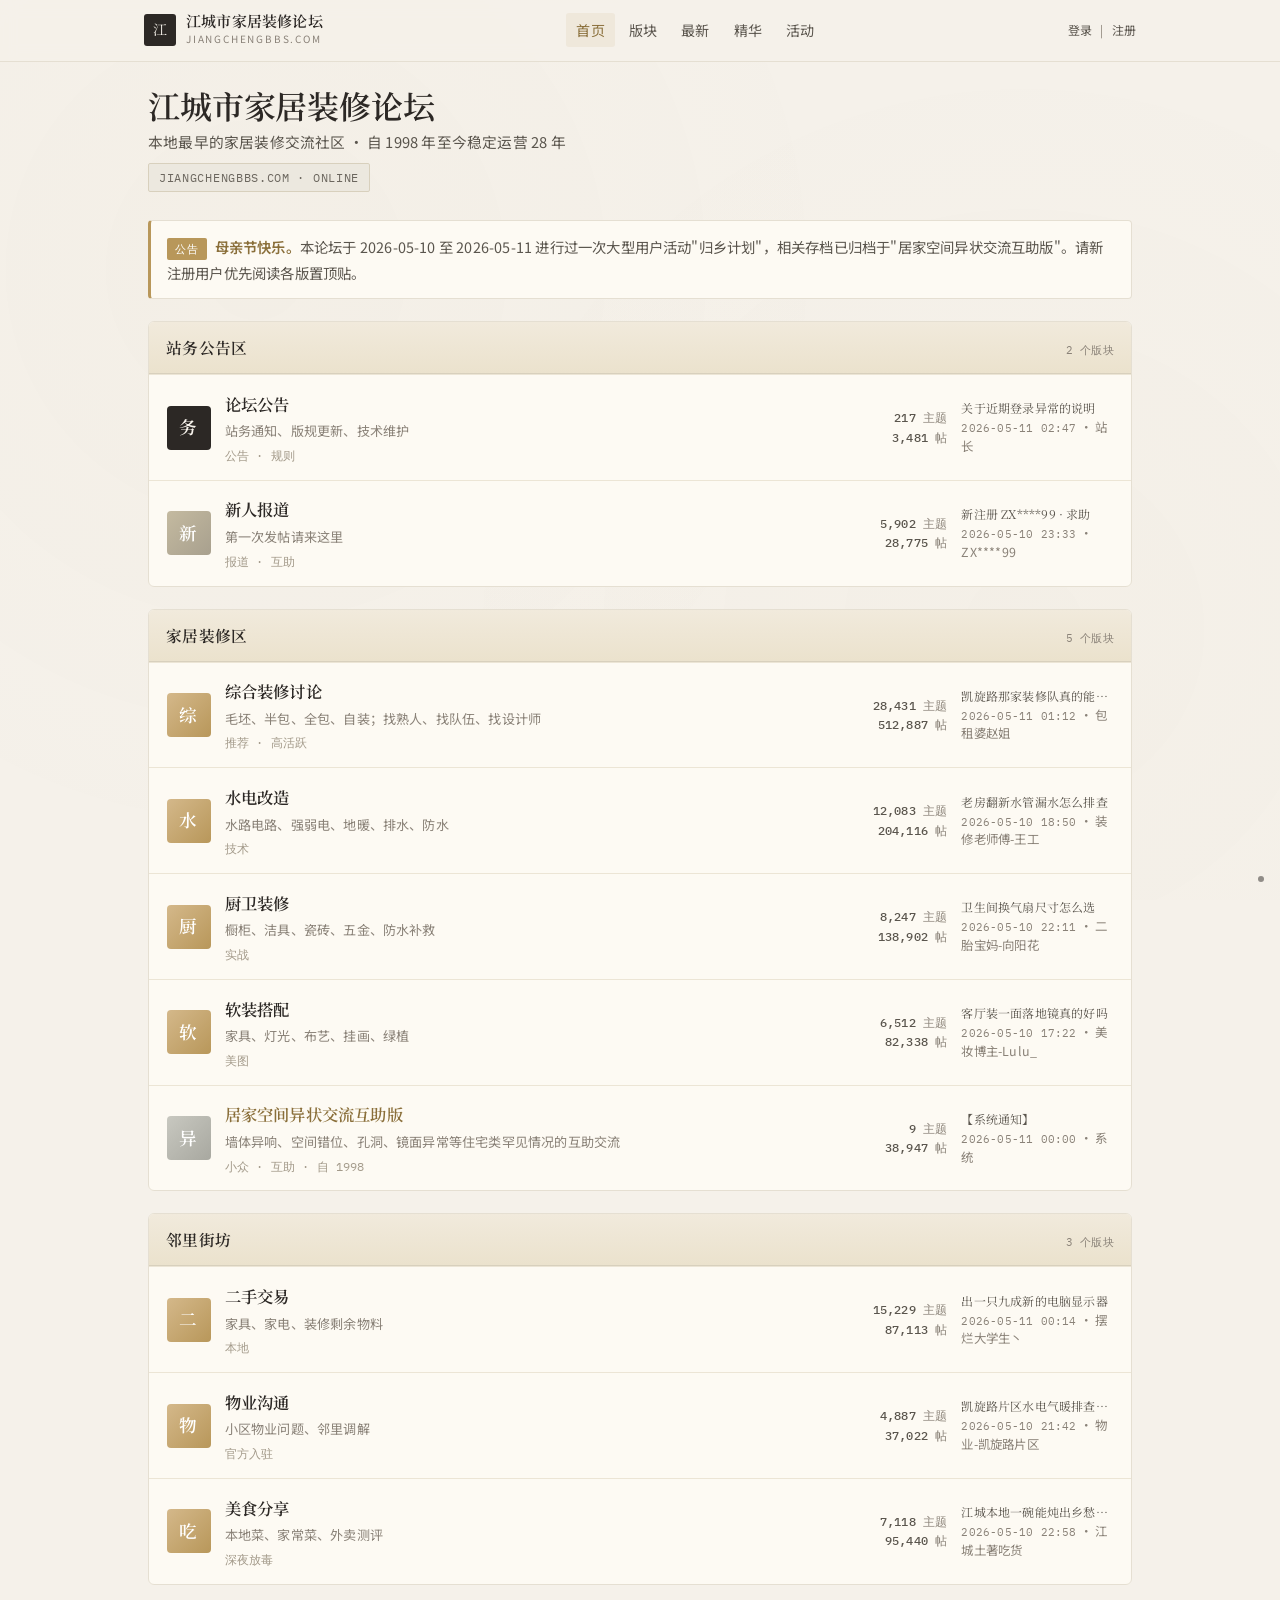
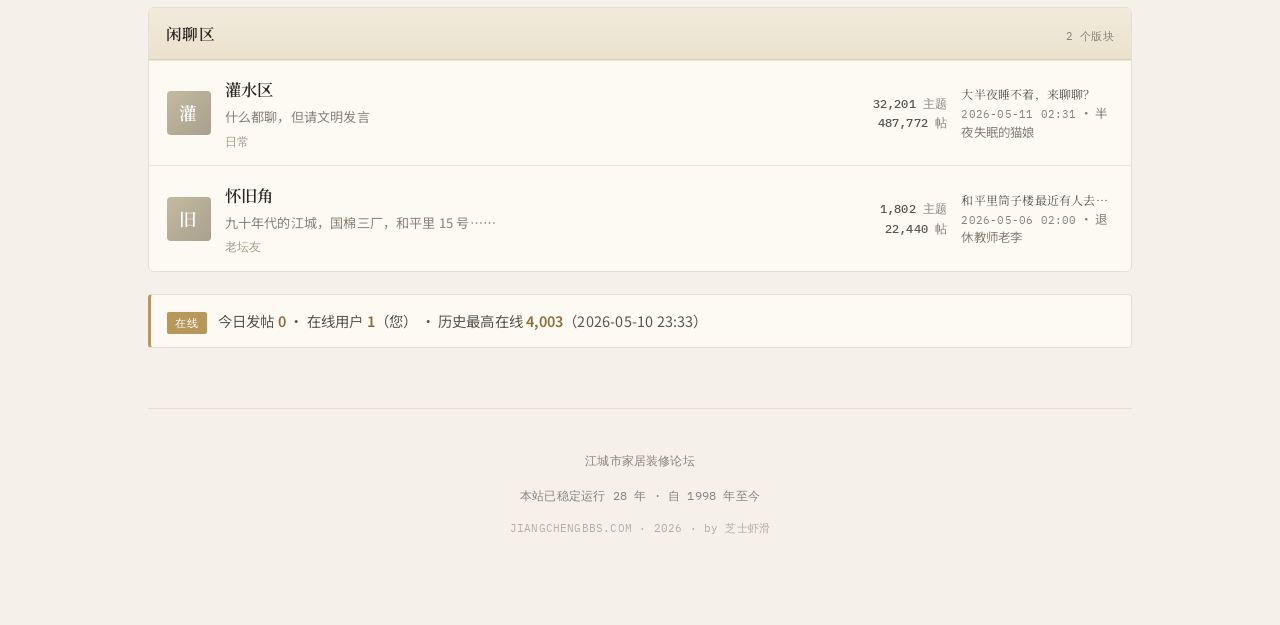
==== commit 7aa708f8: "调整顶部JIANGCHENGBBS.COM位置" ====
--- a/index.html
+++ b/index.html
@@ -22,8 +22,8 @@
     <a href="index.html" class="brand">
       <div class="logo">江</div>
       <div>
+        <div class="title">江城市家居装修论坛</div>
         <div class="label">JIANGCHENGBBS.COM</div>
-        <div class="title">江城市家居装修论坛</div>
       </div>
     </a>
     <nav class="main-nav">
@@ -43,10 +43,6 @@
 
 <main class="container">
 
-  <!-- 面包屑 -->
-  <div class="breadcrumb">
-    <span class="current">江城市家居装修论坛</span>
-  </div>
 
   <!-- 首页标题 -->
   <div class="forum-header">
